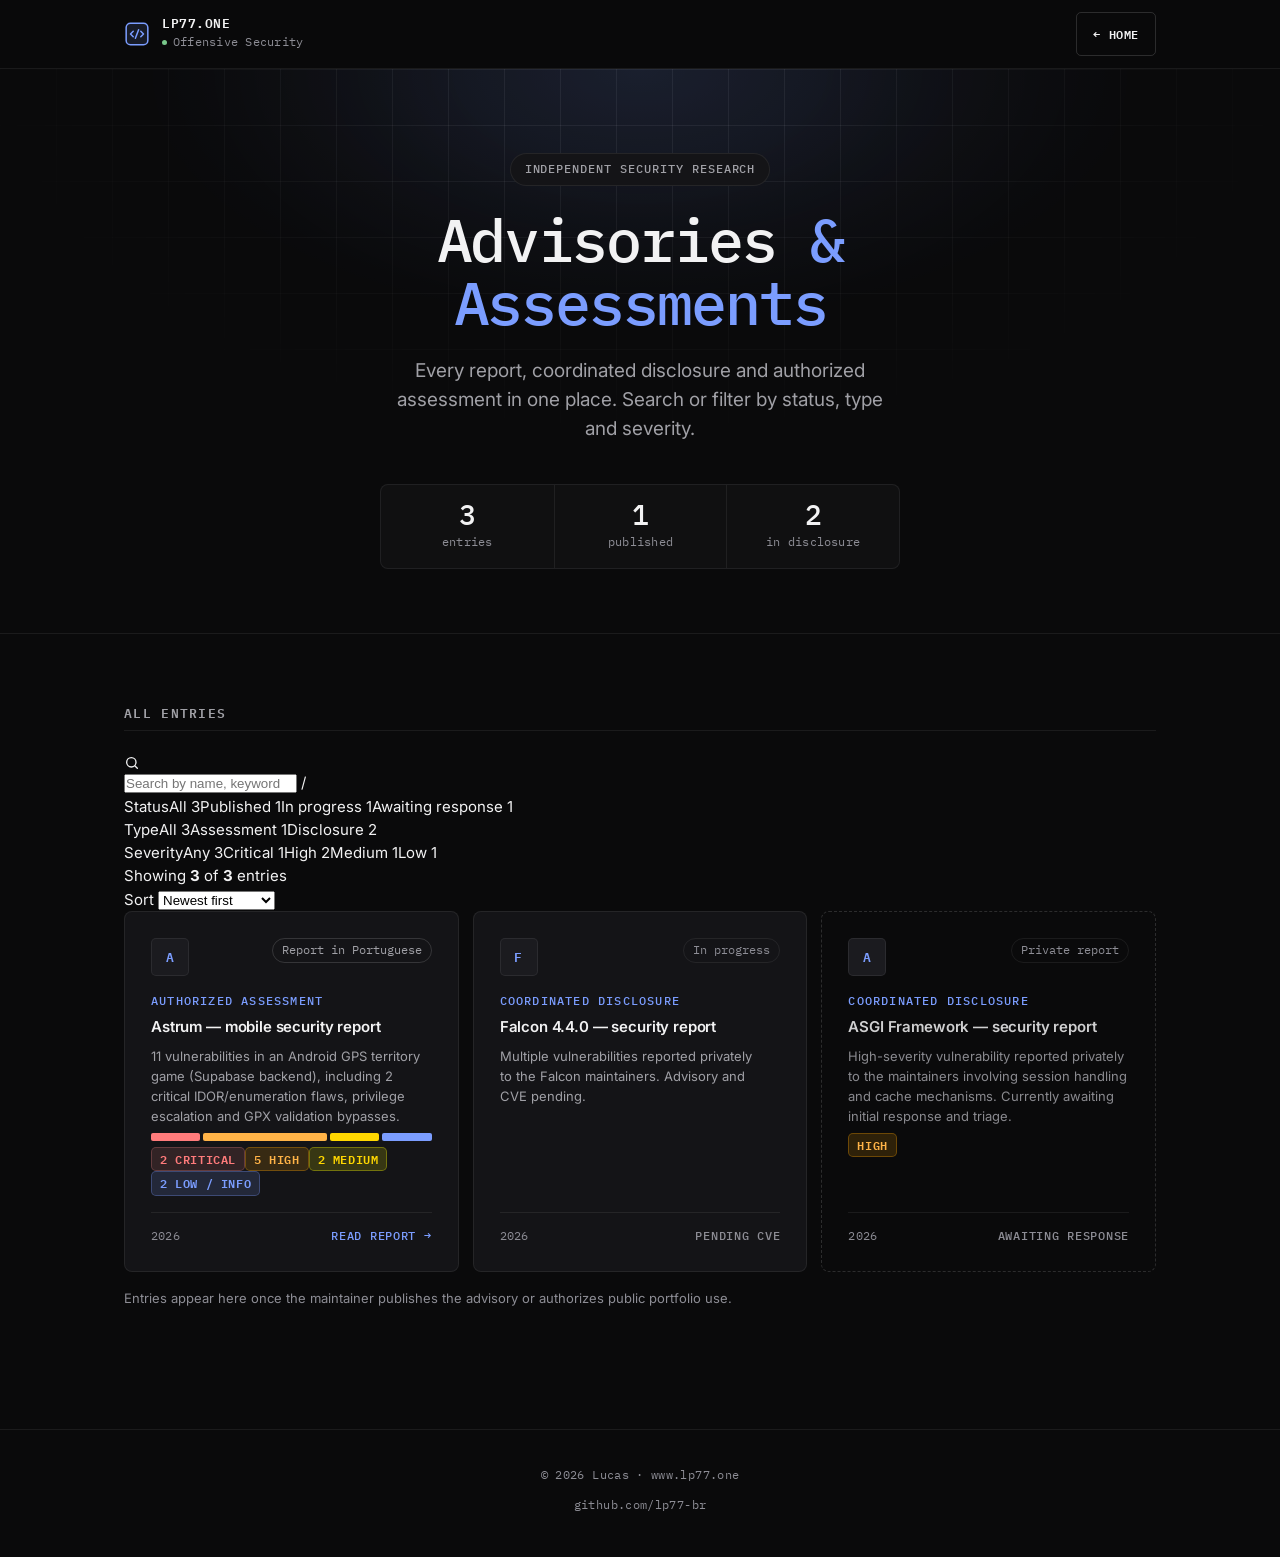
==== advisories.html @ b441e44f "Create advisories.html" ====
<!doctype html>
<html lang="en">
<head>
  <meta charset="UTF-8">
  <meta name="viewport" content="width=device-width, initial-scale=1.0">
  <meta name="theme-color" content="#0a0a0b">
  <meta name="author" content="Lucas (lp77.br)">
  <meta name="description" content="All security advisories, coordinated disclosures and authorized assessments by Lucas (lp77.br / lp77 / ip77) — searchable and filterable by status, type and severity.">
  <title>Advisories &amp; Assessments — Lucas (lp77.br)</title>
  <link rel="canonical" href="https://www.lp77.one/advisories.html">
  <meta property="og:type" content="website">
  <meta property="og:title" content="Advisories &amp; Assessments — Lucas (lp77.br)">
  <meta property="og:description" content="Vulnerability reports, coordinated disclosures and authorized assessments by Lucas (lp77.br).">
  <meta property="og:url" content="https://www.lp77.one/advisories.html">
  <meta property="og:site_name" content="lp77.one">
  <link rel="preconnect" href="https://fonts.googleapis.com">
  <link rel="preconnect" href="https://fonts.gstatic.com" crossorigin>
  <link href="https://fonts.googleapis.com/css2?family=IBM+Plex+Mono:wght@400;500;600&family=Inter:wght@400;500;600;700&display=swap" rel="stylesheet">
  <link rel="stylesheet" href="style.css">
</head>
<body id="top">

  <a href="#main" class="skip-link">Skip to content</a>

  <header class="site-header">
    <div class="header-inner">
      <a href="/" class="site-logo" aria-label="lp77.one — home">
        <span class="logo-mark" aria-hidden="true">
          <svg viewBox="0 0 24 24" width="26" height="26" fill="none" xmlns="http://www.w3.org/2000/svg">
            <rect x="2" y="2" width="20" height="20" rx="4" fill="rgba(123,157,255,0.12)" stroke="#7b9dff" stroke-width="1.4"/>
            <path d="M8.5 9.5 6 12l2.5 2.5M15.5 9.5 18 12l-2.5 2.5M13.5 8l-3 8" stroke="#7b9dff" stroke-width="1.4" stroke-linecap="round" stroke-linejoin="round"/>
          </svg>
        </span>
        <div class="brand-text">
          <span>lp77.one</span>
          <span class="online-status"><span class="dot" aria-hidden="true"></span><span>Offensive Security</span></span>
        </div>
      </a>
      <nav class="header-nav" aria-label="Main navigation">
        <a href="/" class="btn-ghost"><span aria-hidden="true">&larr;</span> Home</a>
      </nav>
    </div>
  </header>

  <section class="hero hero-compact" aria-labelledby="hero-title">
    <div class="hero-inner">
      <p class="hero-eyebrow">Independent security research</p>
      <h1 class="hero-title" id="hero-title">Advisories <span>&amp; Assessments</span></h1>
      <p class="hero-sub">Every report, coordinated disclosure and authorized assessment in one place. Search or filter by status, type and severity.</p>
      <ul class="stat-row" aria-label="At a glance">
        <li><strong data-stat="total">3</strong><span>entries</span></li>
        <li><strong data-stat="published">1</strong><span>published</span></li>
        <li><strong data-stat="open">2</strong><span>in disclosure</span></li>
      </ul>
    </div>
  </section>

  <main class="page-body" id="main">
    <section class="section" aria-labelledby="entries-title">
      <h2 class="section-title" id="entries-title">All entries</h2>

      <div class="toolbar" id="toolbar" hidden>
        <div class="search">
          <svg width="16" height="16" viewBox="0 0 24 24" fill="none" stroke="currentColor" stroke-width="2" stroke-linecap="round" aria-hidden="true"><circle cx="11" cy="11" r="7"/><path d="m20 20-3.5-3.5"/></svg>
          <input type="search" id="q" placeholder="Search by name, keyword or status" aria-label="Search advisories" autocomplete="off" spellcheck="false" enterkeyhint="search">
          <span class="kbd" id="kbd" aria-hidden="true">/</span>
          <button type="button" class="search-clear" id="clear" aria-label="Clear search" hidden>&times;</button>
        </div>
        <div class="filters"><div class="filter-group" role="group" aria-label="Status"><span class="filter-label">Status</span><button type="button" class="fchip" data-group="status" data-value="all" aria-pressed="true">All <span class="n"></span></button><button type="button" class="fchip" data-group="status" data-value="published" aria-pressed="false">Published <span class="n"></span></button><button type="button" class="fchip" data-group="status" data-value="in-progress" aria-pressed="false">In progress <span class="n"></span></button><button type="button" class="fchip" data-group="status" data-value="awaiting" aria-pressed="false">Awaiting response <span class="n"></span></button></div><div class="filter-group" role="group" aria-label="Type"><span class="filter-label">Type</span><button type="button" class="fchip" data-group="type" data-value="all" aria-pressed="true">All <span class="n"></span></button><button type="button" class="fchip" data-group="type" data-value="assessment" aria-pressed="false">Assessment <span class="n"></span></button><button type="button" class="fchip" data-group="type" data-value="disclosure" aria-pressed="false">Disclosure <span class="n"></span></button></div><div class="filter-group" role="group" aria-label="Severity"><span class="filter-label">Severity</span><button type="button" class="fchip" data-group="sev" data-value="all" aria-pressed="true">Any <span class="n"></span></button><button type="button" class="fchip" data-group="sev" data-value="critical" aria-pressed="false"><i class="s-crit"></i>Critical <span class="n"></span></button><button type="button" class="fchip" data-group="sev" data-value="high" aria-pressed="false"><i class="s-high"></i>High <span class="n"></span></button><button type="button" class="fchip" data-group="sev" data-value="medium" aria-pressed="false"><i class="s-med"></i>Medium <span class="n"></span></button><button type="button" class="fchip" data-group="sev" data-value="low" aria-pressed="false"><i class="s-low"></i>Low <span class="n"></span></button></div></div>
        <div class="toolbar-row">
          <p class="result-count" id="count" aria-live="polite"></p>
          <div class="toolbar-tools">
            <label class="sort">Sort
              <select id="sort">
                <option value="newest">Newest first</option>
                <option value="severity">Highest severity</option>
                <option value="az">Name A&ndash;Z</option>
              </select>
            </label>
            <button type="button" class="btn-action" id="reset" hidden>Reset</button>
          </div>
        </div>
      </div>

      <div class="grid" id="entries">

        <a href="astrum.html" class="card card-live entry" data-status="published" data-type="assessment" data-sev="critical high medium low" data-year="2026" data-keywords="astrum android gps supabase idor privilege escalation gpx mobile portuguese">
          <div class="card-header">
            <div class="card-logo"><span class="card-logo-initials">A</span></div>
            <span class="card-tag">Report in Portuguese</span>
          </div>
          <div class="card-body">
            <p class="card-subtitle">Authorized assessment</p>
            <h3 class="card-title">Astrum — mobile security report</h3>
            <p class="card-desc">11 vulnerabilities in an Android GPS territory game (Supabase backend), including 2 critical IDOR/enumeration flaws, privilege escalation and GPX validation bypasses.</p>
            <div class="sev-bar" role="img" aria-label="2 critical, 5 high, 2 medium, 2 low or informational"><span class="s-crit"></span><span class="s-high"></span><span class="s-med"></span><span class="s-low"></span></div>
            <div class="card-badges">
              <span class="badge badge-critical">2 Critical</span><span class="badge badge-high">5 High</span><span class="badge badge-medium">2 Medium</span><span class="badge badge-low">2 Low / info</span>
            </div>
          </div>
          <div class="card-footer">
            <span class="card-date">2026</span>
            <span class="card-status card-status-link">Read report <span aria-hidden="true">&rarr;</span></span>
          </div>
        </a>

        <article class="card card-static entry" data-status="in-progress" data-type="disclosure" data-sev="" data-year="2026" data-keywords="falcon framework python cve pending private">
          <div class="card-header">
            <div class="card-logo"><span class="card-logo-initials">F</span></div>
            <span class="card-tag card-tag-muted">In progress</span>
          </div>
          <div class="card-body">
            <p class="card-subtitle">Coordinated disclosure</p>
            <h3 class="card-title">Falcon 4.4.0 — security report</h3>
            <p class="card-desc">Multiple vulnerabilities reported privately to the Falcon maintainers. Advisory and CVE pending.</p>
          </div>
          <div class="card-footer">
            <span class="card-date">2026</span>
            <span class="card-status">Pending CVE</span>
          </div>
        </article>

        <article class="card card-static card-ghost entry" data-status="awaiting" data-type="disclosure" data-sev="high" data-year="2026" data-keywords="asgi framework session cache triage private">
          <div class="card-header">
            <div class="card-logo"><span class="card-logo-initials">A</span></div>
            <span class="card-tag card-tag-muted">Private report</span>
          </div>
          <div class="card-body">
            <p class="card-subtitle">Coordinated disclosure</p>
            <h3 class="card-title">ASGI Framework — security report</h3>
            <p class="card-desc">High-severity vulnerability reported privately to the maintainers involving session handling and cache mechanisms. Currently awaiting initial response and triage.</p>
            <div class="card-badges"><span class="badge badge-high">High</span></div>
          </div>
          <div class="card-footer">
            <span class="card-date">2026</span>
            <span class="card-status">Awaiting response</span>
          </div>
        </article>

      </div>

      <div class="empty" id="empty" hidden>
        <strong>No entries match your search</strong>
        Try a different keyword or clear the filters.
        <div><button type="button" class="btn-action" id="reset2">Reset filters</button></div>
      </div>

      <p class="fine">Entries appear here once the maintainer publishes the advisory or authorizes public portfolio use.</p>
    </section>
  </main>

  <footer class="site-footer">
    <div class="footer-inner">
      <p>&copy; <span id="year">2026</span> Lucas · www.lp77.one</p>
      <p><a href="https://github.com/lp77-br" target="_blank" rel="me noopener">github.com/lp77-br</a></p>
    </div>
  </footer>

  <a href="#top" class="to-top" id="to-top" aria-label="Back to top"><span aria-hidden="true">&uarr;</span></a>

  <script>
  (function () {
    var $ = function (id) { return document.getElementById(id); };
    var y = $('year'); if (y) y.textContent = new Date().getFullYear();
    var t = $('to-top');
    if (t) { var on = function () { t.classList.toggle('show', window.scrollY > 900); }; window.addEventListener('scroll', on, { passive: true }); on(); }

    var list = $('entries'), toolbar = $('toolbar'), input = $('q');
    var RANK = { critical: 4, high: 3, medium: 2, low: 1 };
    var items = [].slice.call(list.querySelectorAll('.entry')).map(function (el, i) {
      var sev = (el.dataset.sev || '').split(/\s+/).filter(Boolean);
      return {
        el: el, i: i, status: el.dataset.status, type: el.dataset.type, sev: sev,
        date: el.dataset.date || el.dataset.year || '',
        title: el.querySelector('.card-title').textContent.toLowerCase(),
        hay: (el.textContent + ' ' + (el.dataset.keywords || '')).toLowerCase().replace(/\s+/g, ' '),
        rank: Math.max.apply(null, sev.map(function (s) { return RANK[s] || 0; }).concat(0))
      };
    });
    var chips = [].slice.call(document.querySelectorAll('.fchip'));
    var DEF = { q: '', status: 'all', type: 'all', sev: 'all', sort: 'newest' };
    var state = Object.assign({}, DEF), applied = 'newest';
    var GROUPS = ['status', 'type', 'sev'];

    function has(it, g, v) { return v === 'all' || (g === 'sev' ? it.sev.indexOf(v) > -1 : it[g] === v); }
    function match(it, skip, tokens) {
      for (var k = 0; k < GROUPS.length; k++) { var g = GROUPS[k]; if (g !== skip && !has(it, g, state[g])) return false; }
      return tokens.every(function (tk) { return it.hay.indexOf(tk) > -1; });
    }
    var SORT = {
      newest: function (a, b) { return a.date < b.date ? 1 : a.date > b.date ? -1 : a.i - b.i; },
      severity: function (a, b) { return b.rank - a.rank || SORT.newest(a, b); },
      az: function (a, b) { return a.title < b.title ? -1 : a.title > b.title ? 1 : 0; }
    };

    function render() {
      var tokens = state.q.toLowerCase().split(/\s+/).filter(Boolean), shown = 0;
      items.forEach(function (it) { var ok = match(it, null, tokens); it.el.hidden = !ok; if (ok) shown++; });
      if (applied !== state.sort) { items.slice().sort(SORT[state.sort]).forEach(function (it) { list.appendChild(it.el); }); applied = state.sort; }
      chips.forEach(function (c) {
        var g = c.dataset.group, v = c.dataset.value;
        var n = items.filter(function (it) { return match(it, g, tokens) && has(it, g, v); }).length;
        c.querySelector('.n').textContent = n;
        c.classList.toggle('is-zero', n === 0);
        c.setAttribute('aria-pressed', String(state[g] === v));
      });
      $('count').innerHTML = 'Showing <b>' + shown + '</b> of <b>' + items.length + '</b> entries';
      $('empty').hidden = shown !== 0;
      var dirty = state.q !== '' || GROUPS.some(function (g) { return state[g] !== 'all'; });
      $('reset').hidden = !dirty;
      $('clear').hidden = !state.q; $('kbd').hidden = !!state.q;
      $('sort').value = state.sort;
      var p = new URLSearchParams();
      Object.keys(DEF).forEach(function (k) { if (state[k] !== DEF[k]) p.set(k, state[k]); });
      var qs = p.toString();
      try { history.replaceState(null, '', location.pathname + (qs ? '?' + qs : '') + location.hash); } catch (e) {}
    }
    function reset() { GROUPS.forEach(function (g) { state[g] = 'all'; }); state.q = ''; input.value = ''; render(); }

    chips.forEach(function (c) {
      c.addEventListener('click', function () {
        var g = c.dataset.group; state[g] = (state[g] === c.dataset.value) ? 'all' : c.dataset.value; render();
      });
    });
    input.addEventListener('input', function () { state.q = input.value.trim(); render(); });
    input.addEventListener('keydown', function (e) {
      if (e.key === 'Escape') { if (input.value) { input.value = ''; state.q = ''; render(); } else input.blur(); }
    });
    $('clear').addEventListener('click', function () { input.value = ''; state.q = ''; render(); input.focus(); });
    $('sort').addEventListener('change', function (e) { state.sort = e.target.value; render(); });
    $('reset').addEventListener('click', reset); $('reset2').addEventListener('click', reset);
    document.addEventListener('keydown', function (e) {
      var tag = (e.target.tagName || '').toLowerCase();
      if (e.key === '/' && !e.ctrlKey && !e.metaKey && !e.altKey && tag !== 'input' && tag !== 'select' && tag !== 'textarea') { e.preventDefault(); input.focus(); }
    });

    var p = new URLSearchParams(location.search);
    Object.keys(DEF).forEach(function (k) {
      var v = p.get(k); if (!v) return;
      if (k === 'q' || (k === 'sort' && SORT[v]) || chips.some(function (c) { return c.dataset.group === k && c.dataset.value === v; })) state[k] = v;
    });
    input.value = state.q;
    toolbar.hidden = false;
    render();
    var stats = { total: items.length, published: items.filter(function (i) { return i.status === 'published'; }).length };
    stats.open = stats.total - stats.published;
    Object.keys(stats).forEach(function (k) { var el = document.querySelector('[data-stat="' + k + '"]'); if (el) el.textContent = stats[k]; });
  })();
  </script>
</body>
</html>
---- style.css ----
:root {
  --bg:          #0a0a0b;
  --bg-raised:   #0f0f12;
  --surface:     #141417;
  --surface-2:   #1b1b1f;
  --surface-3:   #232327;
  --border:      rgba(255,255,255,0.07);
  --border-hi:   rgba(255,255,255,0.14);
  --text:        #f2f2f3;
  --text-2:      #a0a0a6;
  --text-3:      #8d8d95;
  --accent:      #7b9dff;
  --accent-2:    #9bb5ff;
  --accent-dim:  rgba(123,157,255,0.12);
  --accent-soft: rgba(123,157,255,0.07);
  --success:     #79c88b;
  --r-xs: 3px;
  --r-sm: 5px;
  --r:    8px;
  --r-lg: 12px;
  --font:      'Inter', -apple-system, BlinkMacSystemFont, 'Segoe UI', sans-serif;
  --font-mono: 'IBM Plex Mono', ui-monospace, SFMono-Regular, Menlo, Consolas, monospace;
  --max-w:  1080px;
  --gutter: 24px;
  --t-fast: 120ms ease;
  --t:      200ms ease;
  --t-slow: 320ms cubic-bezier(0.2, 0.8, 0.2, 1);
  --shadow:    0 4px 16px rgba(0,0,0,0.5);
  --shadow-lg: 0 16px 48px rgba(0,0,0,0.7);
}

*, *::before, *::after { box-sizing: border-box; margin: 0; padding: 0; }
[hidden] { display: none !important; }
html { -webkit-text-size-adjust: 100%; scroll-behavior: smooth; scroll-padding-top: 80px; }
body {
  background: var(--bg);
  color: var(--text);
  font-family: var(--font);
  font-size: 15px;
  line-height: 1.55;
  min-height: 100vh;
  -webkit-font-smoothing: antialiased;
  -moz-osx-font-smoothing: grayscale;
}
a { color: var(--accent); text-decoration: none; transition: color var(--t-fast); }
a:hover { color: var(--accent-2); }
button { background: none; border: none; cursor: pointer; font: inherit; color: inherit; }
img, svg { max-width: 100%; display: block; }
pre, code { font-family: var(--font-mono); }
h1, h2, h3, h4 {
  font-family: var(--font-mono);
  font-weight: 500;
  letter-spacing: -0.02em;
  line-height: 1.15;
  color: var(--text);
  text-wrap: balance;
}
p { text-wrap: pretty; }
strong { color: var(--text); font-weight: 600; }
::selection { background: var(--accent-dim); color: var(--text); }

:focus-visible {
  outline: 2px solid var(--accent);
  outline-offset: 3px;
  border-radius: var(--r-sm);
}

.skip-link {
  position: fixed; top: -60px; left: 16px; z-index: 999;
  background: var(--surface-2); color: var(--text);
  padding: 10px 16px; border-radius: var(--r-sm);
  border: 1px solid var(--border-hi);
  font-family: var(--font-mono); font-size: 12px;
  transition: top var(--t-fast);
}
.skip-link:focus { top: 16px; }

.sr-only {
  position: absolute; width: 1px; height: 1px;
  padding: 0; margin: -1px; overflow: hidden;
  clip: rect(0,0,0,0); white-space: nowrap; border: 0;
}

::-webkit-scrollbar { width: 8px; height: 8px; }
::-webkit-scrollbar-track { background: var(--bg); }
::-webkit-scrollbar-thumb {
  background: var(--surface-2); border-radius: 999px; border: 2px solid var(--bg);
}
::-webkit-scrollbar-thumb:hover { background: var(--text-3); }

@keyframes pulse-green {
  0%   { box-shadow: 0 0 0 0 rgba(121,200,139,0.45); }
  70%  { box-shadow: 0 0 0 6px rgba(121,200,139,0); }
  100% { box-shadow: 0 0 0 0 rgba(121,200,139,0); }
}

.btn-primary {
  display: inline-flex; align-items: center; gap: 8px;
  min-height: 44px; padding: 0 18px;
  background: var(--accent); color: var(--bg);
  border-radius: var(--r-sm); border: 1px solid transparent;
  font-family: var(--font-mono); font-size: 12px; font-weight: 600;
  letter-spacing: 0.05em; text-transform: uppercase; white-space: nowrap;
  transition: background-color var(--t-fast), transform var(--t-fast);
}
.btn-primary:hover { background: var(--accent-2); color: var(--bg); transform: translateY(-1px); }
.btn-primary:active { transform: none; }
.btn-primary svg { flex-shrink: 0; }

.btn-action {
  display: inline-flex; align-items: center; gap: 6px;
  height: 32px; padding: 0 12px;
  background: var(--surface-2); color: var(--text-2);
  border: 1px solid var(--border); border-radius: var(--r-sm);
  font-family: var(--font-mono); font-size: 12px; font-weight: 500;
  letter-spacing: 0.03em; transition: all var(--t-fast);
}
.btn-action:hover { background: var(--surface-3); color: var(--text); border-color: var(--border-hi); }

.site-header {
  position: sticky; top: 0; z-index: 50;
  background: rgba(10,10,11,0.85);
  border-bottom: 1px solid var(--border);
  -webkit-backdrop-filter: blur(12px); backdrop-filter: blur(12px);
}
.header-inner {
  max-width: var(--max-w); margin: 0 auto;
  padding: 0 var(--gutter); height: 68px;
  display: flex; align-items: center; justify-content: space-between; gap: 16px;
}
.site-logo { display: flex; align-items: center; gap: 12px; flex-shrink: 0; color: var(--text); }
.site-logo:hover { color: var(--text); }
.logo-mark { display: flex; align-items: center; justify-content: center; }
.brand-text { display: flex; flex-direction: column; gap: 3px; }
.brand-text > span:first-child {
  font-family: var(--font-mono); font-size: 13px; font-weight: 600;
  letter-spacing: 0.04em; text-transform: uppercase; line-height: 1;
}
.online-status {
  display: flex; align-items: center; gap: 6px;
  font-family: var(--font-mono); font-size: 12px; color: var(--text-3);
  letter-spacing: 0.02em;
}
.online-status .dot {
  width: 5px; height: 5px; background: var(--success);
  border-radius: 50%; animation: pulse-green 2.2s infinite;
}
.header-nav { display: flex; align-items: center; gap: 10px; }

.page-body {
  max-width: var(--max-w);
  margin: 0 auto;
  padding: 0 var(--gutter) 80px;
}
.section { margin-top: 48px; }
.section-title {
  font-family: var(--font-mono);
  font-size: 12px;
  font-weight: 600;
  letter-spacing: 0.1em;
  text-transform: uppercase;
  color: var(--text-3);
  margin-bottom: 16px;
  padding-bottom: 10px;
  border-bottom: 1px solid var(--border);
}
.prose {
  font-size: 14.5px;
  color: var(--text-2);
  line-height: 1.7;
  max-width: 640px;
  margin-bottom: 16px;
}

.chip-bar {
  display: flex; flex-wrap: wrap; gap: 6px;
  margin-top: 8px;
}
.chip {
  display: inline-flex; align-items: center;
  height: 28px; padding: 0 12px;
  border-radius: var(--r-sm);
  background: var(--surface); border: 1px solid var(--border);
  color: var(--text-2);
  font-family: var(--font-mono); font-size: 12px; font-weight: 500;
  letter-spacing: 0.04em;
  transition: background-color var(--t-fast), color var(--t-fast), border-color var(--t-fast);
}
.chip:hover {
  color: var(--text);
  border-color: var(--border-hi);
}

.grid {
  display: grid;
  grid-template-columns: repeat(auto-fill, minmax(290px, 1fr));
  gap: 14px;
}
.card {
  position: relative;
  display: flex; flex-direction: column;
  background: var(--surface); border: 1px solid var(--border);
  border-radius: var(--r); padding: 20px;
  transition: border-color var(--t-fast), background-color var(--t-fast);
}
a.card { color: inherit; text-decoration: none; }
a.card:hover { color: inherit; border-color: var(--border-hi); background: var(--surface-2); }
.card-static { cursor: default; }
.card-static:hover { border-color: var(--border); background: var(--surface); }
.card-ghost { border-style: dashed; border-color: var(--border-hi); background: transparent; }
.card-ghost:hover { background: transparent; border-color: var(--border-hi); }
.card-ghost .card-title, .card-ghost .card-desc { opacity: .85; }

.card-header {
  display: flex; align-items: flex-start; justify-content: space-between;
  margin-bottom: 16px;
}
.card-logo {
  width: 38px; height: 38px;
  border-radius: var(--r-sm);
  background: var(--surface-2); border: 1px solid var(--border);
  display: flex; align-items: center; justify-content: center;
  transition: border-color var(--t-fast), background-color var(--t-fast);
}
.card:hover .card-logo { border-color: var(--border-hi); background: var(--surface-3); }
.card-logo-initials {
  font-family: var(--font-mono); font-size: 13px; font-weight: 600;
  color: var(--accent); text-transform: uppercase; letter-spacing: 0.04em;
}
.card-dot {
  width: 6px; height: 6px; border-radius: 50%;
  background: var(--accent); opacity: .45; flex-shrink: 0;
  margin-top: 4px; transition: opacity var(--t-fast);
}
.card:hover .card-dot { opacity: 1; }

.card-body {
  flex: 1; display: flex; flex-direction: column; gap: 6px;
  margin-bottom: 16px;
}
.card-subtitle {
  font-family: var(--font-mono); font-size: 12px; font-weight: 500;
  color: var(--accent); letter-spacing: 0.1em; text-transform: uppercase;
}
.card-title {
  font-family: var(--font); font-size: 15px; font-weight: 600;
  letter-spacing: -0.01em; color: var(--text); line-height: 1.3;
}
.card-desc {
  font-size: 13px; color: var(--text-2); line-height: 1.55; margin-top: 4px;
}
.card-footer {
  display: flex; align-items: center; justify-content: space-between;
  padding-top: 14px; border-top: 1px solid var(--border);
}
.card-date {
  font-family: var(--font-mono); font-size: 12px; color: var(--text-3);
  letter-spacing: 0.02em;
}
.card-status {
  font-family: var(--font-mono); font-size: 12px; font-weight: 500;
  color: var(--text-3); text-transform: uppercase; letter-spacing: 0.06em;
  transition: color var(--t-fast);
}

.site-footer {
  border-top: 1px solid var(--border);
  padding: 36px var(--gutter);
  margin-top: 40px;
}
.footer-inner { max-width: var(--max-w); margin: 0 auto; text-align: center; }
.site-footer p {
  font-family: var(--font-mono); font-size: 12px; color: var(--text-3);
  letter-spacing: 0.03em;
}
.site-footer a { color: var(--text-3); }
.site-footer a:hover { color: var(--text); }

.report-container {
  max-width: 800px;
  margin: 0 auto;
  padding: 40px var(--gutter) 80px;
  font-size: 15px;
  line-height: 1.7;
  color: var(--text-2);
  word-wrap: break-word;
}

.report-container h1 {
  font-size: 32px;
  margin-bottom: 12px;
  color: var(--text);
  line-height: 1.2;
}

.report-container h2 {
  font-size: 20px;
  margin: 48px 0 20px;
  padding-bottom: 10px;
  border-bottom: 1px solid var(--border);
  color: var(--text);
}

.report-container h3 {
  font-size: 16px;
  margin: 32px 0 12px;
  color: var(--text);
  line-height: 1.3;
}

.report-container p {
  margin-bottom: 16px;
}

.report-container ul, .report-container ol {
  margin: 0 0 20px 24px;
}

.report-container li {
  margin-bottom: 8px;
}

.report-container code {
  background: var(--surface);
  border: 1px solid var(--border);
  padding: 2px 6px;
  border-radius: var(--r-xs);
  font-size: 13px;
  color: var(--accent-2);
  word-break: break-word;
}

.report-container pre {
  background: var(--surface);
  border: 1px solid var(--border);
  padding: 16px;
  border-radius: var(--r);
  overflow-x: auto;
  margin-bottom: 20px;
  max-width: 100%;
}

.report-container pre code {
  background: none;
  border: none;
  padding: 0;
  color: var(--text);
  font-size: 13px;
  white-space: pre;
}

.report-container table {
  display: block;
  width: 100%;
  overflow-x: auto;
  -webkit-overflow-scrolling: touch;
  border-collapse: collapse;
  margin-bottom: 24px;
  font-size: 14px;
}

.report-container th, .report-container td {
  padding: 10px 14px;
  border: 1px solid var(--border);
  text-align: left;
  min-width: 120px;
}

.report-container th {
  background: var(--surface);
  font-family: var(--font-mono);
  font-size: 12px;
  text-transform: uppercase;
  letter-spacing: 0.05em;
  color: var(--text-3);
  white-space: nowrap;
}

.report-container blockquote {
  border-left: 3px solid var(--accent);
  background: var(--surface-2);
  padding: 12px 16px;
  margin: 0 0 20px;
  border-radius: 0 var(--r-sm) var(--r-sm) 0;
  color: var(--text);
}

.badge {
  display: inline-flex;
  align-items: center;
  padding: 2px 8px;
  border-radius: var(--r-sm);
  font-family: var(--font-mono);
  font-size: 12px;
  font-weight: 600;
  text-transform: uppercase;
  letter-spacing: 0.05em;
  white-space: nowrap;
}
.badge-critical { background: rgba(217,119,119,0.15); color: #ff7b7b; border: 1px solid rgba(217,119,119,0.3); }
.badge-high { background: rgba(255,165,0,0.15); color: #ffb347; border: 1px solid rgba(255,165,0,0.3); }
.badge-medium { background: rgba(255,255,0,0.15); color: #ffd700; border: 1px solid rgba(255,255,0,0.3); }
.badge-low { background: rgba(123,157,255,0.15); color: #7b9dff; border: 1px solid rgba(123,157,255,0.3); }

.hero {
  position: relative; overflow: hidden; text-align: center;
  padding: 88px var(--gutter) 72px;
  border-bottom: 1px solid var(--border);
}
.hero::before {
  content: ''; position: absolute; inset: 0; z-index: 0; pointer-events: none;
  background:
    radial-gradient(ellipse 60% 70% at 50% 0%, rgba(123,157,255,0.16) 0%, transparent 70%),
    linear-gradient(var(--border) 1px, transparent 1px) 0 0 / 56px 56px,
    linear-gradient(90deg, var(--border) 1px, transparent 1px) 0 0 / 56px 56px;
  -webkit-mask-image: radial-gradient(ellipse 70% 90% at 50% 0%, #000 20%, transparent 75%);
          mask-image: radial-gradient(ellipse 70% 90% at 50% 0%, #000 20%, transparent 75%);
  opacity: .9;
}
.hero-inner {
  position: relative; z-index: 1; max-width: 720px; margin: 0 auto;
  display: flex; flex-direction: column; align-items: center; gap: 22px;
}
.hero-eyebrow {
  display: inline-flex; align-items: center; gap: 8px;
  padding: 6px 14px; background: var(--surface); border: 1px solid var(--border);
  border-radius: 999px;
  font-family: var(--font-mono); font-size: 12px; font-weight: 500;
  letter-spacing: 0.08em; text-transform: uppercase; color: var(--text-2);
}
.hero-title {
  font-size: clamp(34px, 6vw, 60px);
  font-weight: 500; letter-spacing: -0.035em; line-height: 1.05;
}
.hero-title span { color: var(--accent); }
.hero-sub { font-size: clamp(16px, 2vw, 19px); color: var(--text-2); max-width: 520px; line-height: 1.55; }
.hero-cta { display: flex; flex-wrap: wrap; justify-content: center; gap: 12px; margin-top: 4px; }

.btn-lg { min-height: 48px; padding: 0 22px; font-size: 13px; }
.btn-ghost {
  display: inline-flex; align-items: center; justify-content: center; gap: 8px;
  min-height: 44px; padding: 0 16px;
  background: transparent; color: var(--text);
  border: 1px solid var(--border-hi); border-radius: var(--r-sm);
  font-family: var(--font-mono); font-size: 12px; font-weight: 600;
  letter-spacing: 0.05em; text-transform: uppercase; white-space: nowrap;
  transition: background-color var(--t-fast), border-color var(--t-fast), color var(--t-fast);
}
.btn-ghost:hover { background: var(--surface-2); color: var(--text); border-color: rgba(255,255,255,0.28); }
.btn-ghost.btn-lg { min-height: 48px; padding: 0 22px; font-size: 13px; }
.btn-primary.btn-lg .btn-arrow, .btn-primary span[aria-hidden] { transition: transform var(--t-fast); }
.btn-primary:hover span[aria-hidden] { transform: translateX(3px); }

.nav-link {
  display: inline-flex; align-items: center; min-height: 44px; padding: 0 12px;
  font-family: var(--font-mono); font-size: 12px; font-weight: 500;
  letter-spacing: 0.05em; text-transform: uppercase; color: var(--text-2);
}
.nav-link:hover { color: var(--text); }

.stat-row {
  list-style: none; display: grid; grid-template-columns: repeat(3, 1fr);
  width: 100%; max-width: 520px; margin-top: 18px;
  border: 1px solid var(--border); border-radius: var(--r);
  background: rgba(20,20,23,0.6);
}
.stat-row li { padding: 16px 8px; display: flex; flex-direction: column; align-items: center; gap: 4px; }
.stat-row li + li { border-left: 1px solid var(--border); }
.stat-row strong { font-family: var(--font-mono); font-size: 28px; font-weight: 500; color: var(--text); line-height: 1; }
.stat-row span { font-size: 12px; color: var(--text-3); font-family: var(--font-mono); letter-spacing: 0.02em; text-align: center; }

.grid-feature { grid-template-columns: 1fr; }
.section-title { font-size: 13px; color: var(--text-2); }
.card-tag {
  font-family: var(--font-mono); font-size: 12px; color: var(--text-2);
  padding: 3px 9px; border: 1px solid var(--border-hi); border-radius: 999px; line-height: 1.4;
}
.card-tag-muted { color: var(--text-3); border-color: var(--border); }
.card-featured {
  border-color: rgba(123,157,255,0.28);
  background: linear-gradient(180deg, rgba(123,157,255,0.06), var(--surface) 60%);
}
a.card-featured:hover { border-color: rgba(123,157,255,0.6); background: linear-gradient(180deg, rgba(123,157,255,0.1), var(--surface-2) 70%); }
.card-featured .card-title { font-size: 19px; }
.card-featured .card-desc { font-size: 14px; }
.card-main { flex: 1; display: flex; flex-direction: column; }
.card-side { margin-top: 4px; display: flex; flex-direction: column; gap: 12px; }
.side-label { font-family: var(--font-mono); font-size: 12px; letter-spacing: 0.06em; text-transform: uppercase; color: var(--text-3); }
.sev-bar { display: flex; gap: 3px; height: 8px; }
.sev-bar span { border-radius: 2px; }
.s-crit { flex: 2; background: #ff7b7b; }
.s-high { flex: 5; background: #ffb347; }
.s-med  { flex: 2; background: #ffd700; }
.s-low  { flex: 2; background: var(--accent); }
.sev-legend { list-style: none; display: grid; grid-template-columns: 1fr 1fr; gap: 6px 14px; font-size: 13px; color: var(--text-2); }
.sev-legend li { display: flex; align-items: center; gap: 8px; }
.sev-legend i { width: 8px; height: 8px; border-radius: 2px; flex: none; }
.sev-legend b { color: var(--text); font-family: var(--font-mono); font-weight: 600; }
.card-status-link { color: var(--accent); }
a.card-featured:hover .card-status-link { color: var(--accent-2); }
.card-footer { margin-top: auto; }
.fine { margin-top: 16px; font-size: 13px; color: var(--text-3); max-width: 640px; }

.aka .prose { margin-bottom: 12px; }
.aliases summary {
  display: inline-flex; align-items: center; min-height: 44px; cursor: pointer;
  font-family: var(--font-mono); font-size: 12px; color: var(--accent); letter-spacing: 0.03em;
}
.aliases summary:hover { color: var(--accent-2); }
.aliases[open] summary { margin-bottom: 4px; }
.site-footer .footer-inner { display: flex; flex-direction: column; gap: 6px; }
.site-footer a { display: inline-block; padding: 6px 0; }

@media (min-width: 860px) {
  .grid-feature { grid-template-columns: 1fr 1fr; gap: 20px; }
  .grid-feature .card-featured { grid-column: 1 / -1; }
  .card { padding: 26px; }
  .card-featured { flex-direction: row; gap: 32px; }
  .card-featured .card-side { width: 240px; flex: none; justify-content: flex-end; margin-top: 0; padding-left: 28px; border-left: 1px solid var(--border); }
  .card-featured .card-title { font-size: 22px; }
  .card-featured .sev-legend { grid-template-columns: 1fr; gap: 10px; margin-bottom: 8px; }
  .card-featured .sev-bar { height: 10px; }
  .section { margin-top: 72px; }
  .section-title { margin-bottom: 24px; }
}
@media (min-width: 1100px) {
  .hero { padding: 84px var(--gutter) 64px; }
}

.report-meta-line { font-size: 16px; color: var(--text-3); margin-bottom: 40px; }
.report-container .back-link { display: inline-flex; align-items: center; gap: 6px; }

.toc { margin: 32px 0 8px; padding: 20px; background: var(--surface); border: 1px solid var(--border); border-radius: var(--r-lg); }
.toc-title { font-family: var(--font-mono); font-size: 13px; letter-spacing: 0.1em; text-transform: uppercase; color: var(--text-2); margin-bottom: 14px; }
.sev-summary { display: flex; flex-wrap: wrap; gap: 8px; margin-bottom: 14px; }
.sev-summary .badge { font-size: 12px; padding: 4px 10px; }
.report-container .toc-list { list-style: none; margin: 0; padding: 0; }
.report-container .toc-list li { margin: 0; border-top: 1px solid var(--border); }
.toc-list a {
  display: grid; grid-template-columns: 40px 1fr auto; align-items: center; gap: 12px;
  min-height: 48px; padding: 8px 6px; border-radius: var(--r-sm);
  color: var(--text); font-size: 14.5px; line-height: 1.35;
}
.toc-list a:hover { background: var(--surface-2); color: var(--text); }
.toc-n { font-family: var(--font-mono); font-size: 13px; color: var(--text-3); }
.toc-list .badge { justify-self: end; }

.report-container h3[id] { scroll-margin-top: 84px; }
.finding-meta {
  display: flex; flex-wrap: wrap; gap: 8px 20px; align-items: center;
  margin: 0 0 16px; padding: 10px 14px;
  background: var(--surface); border: 1px solid var(--border); border-radius: var(--r);
  font-size: 14px;
}
.finding-meta .k { font-family: var(--font-mono); font-size: 12px; letter-spacing: 0.06em; text-transform: uppercase; color: var(--text-3); margin-right: 8px; }
.finding-meta .vec { font-family: var(--font-mono); font-size: 12px; color: var(--text-3); word-break: break-all; }
.finding-status {
  padding: 12px 16px; margin-top: 4px;
  border-left: 3px solid var(--accent); background: var(--accent-soft);
  border-radius: 0 var(--r-sm) var(--r-sm) 0; font-size: 14px;
}
.to-top {
  position: fixed; right: 16px; bottom: 16px; z-index: 40;
  width: 48px; height: 48px; display: flex; align-items: center; justify-content: center;
  background: var(--surface-2); color: var(--text); border: 1px solid var(--border-hi);
  border-radius: 50%; box-shadow: var(--shadow); font-size: 18px;
  opacity: 0; pointer-events: none; transform: translateY(8px);
  transition: opacity var(--t), transform var(--t);
}
.to-top.show { opacity: 1; pointer-events: auto; transform: none; }
.to-top:hover { background: var(--surface-3); }

.report-container table { display: table; table-layout: auto; }
.table-wrap { overflow-x: auto; -webkit-overflow-scrolling: touch; margin-bottom: 24px; border-radius: var(--r); }
.table-wrap table { margin-bottom: 0; }
.report-container td:first-child { color: var(--text); white-space: nowrap; }

@media (min-width: 860px) {
  .report-container { padding-top: 64px; font-size: 16px; }
  .report-container h1 { font-size: 40px; }
  .report-container h2 { font-size: 24px; margin-top: 64px; }
  .report-container h3 { font-size: 18px; }
  .toc { padding: 28px 32px; }
  .to-top { right: 32px; bottom: 32px; }
}

@media (max-width: 600px) {
  :root { --gutter: 16px; }
  .header-inner { height: 58px; }
  .brand-text > span:first-child { font-size: 12px; }
  .hero { padding: 48px var(--gutter) 32px; }
  .hero-title { font-size: 26px; }
  .hero-sub { font-size: 14px; }
  .grid { grid-template-columns: 1fr; }
  .card { padding: 16px; }
  .report-container { padding-top: 24px; padding-bottom: 48px; font-size: 14px; }
  .report-container h1 { font-size: 22px; }
  .report-container h2 { font-size: 18px; margin-top: 32px; }
  .report-container h3 { font-size: 15px; margin-top: 24px; }
  .report-container pre { padding: 12px; }
  .report-container pre code { font-size: 12px; }
  .report-container th, .report-container td { padding: 8px 10px; font-size: 13px; min-width: 90px; }
  .hero { padding: 40px var(--gutter) 32px; }
  .hero-inner { gap: 16px; }
  .hero-title { font-size: 34px; }
  .hero-sub { font-size: 15.5px; }
  .hero-cta { flex-direction: column; width: 100%; gap: 10px; }
  .hero-cta > a { width: 100%; }
  .hero-cta .btn-ghost { display: none; }
  .btn-primary, .btn-ghost { justify-content: center; }
  .stat-row { margin-top: 8px; }
  .stat-row strong { font-size: 24px; }
  .nav-link { display: none; }
  .header-inner { height: 60px; }
  .section { margin-top: 36px; }
  .card-featured .card-title { font-size: 18px; }
  .report-container pre code { white-space: pre-wrap; overflow-wrap: anywhere; }
  .report-container th, .report-container td { min-width: 0; }
  .report-container td:first-child { white-space: normal; }
  .toc { padding: 16px; }
  .toc-list a { grid-template-columns: 32px 1fr; row-gap: 6px; padding: 10px 4px; }
  .toc-list .badge { grid-column: 2; justify-self: start; }
  .finding-meta { flex-direction: column; align-items: flex-start; gap: 6px; }
  .report-meta-line { font-size: 15px; margin-bottom: 28px; }
  .section-title { font-size: 12px; }
}

@media (prefers-reduced-motion: reduce) {
  *, *::before, *::after {
    animation-duration: .01ms !important;
    animation-iteration-count: 1 !important;
    transition-duration: .01ms !important;
  }
  html { scroll-behavior: auto; }
}

@media print {
  .site-header, .hero::before, .chip-bar, .btn-primary, .btn-ghost, .to-top, .hero-cta { display: none !important; }
  body { background: #fff; color: #000; }
  .card, .report-container pre, .report-container table { border: 1px solid #ccc; page-break-inside: avoid; }
  .card-subtitle, .card-date, .card-status { color: #555; }
  .report-container code, .report-container pre code { color: #000; background: #f5f5f5; }
  a { color: #000; }
}
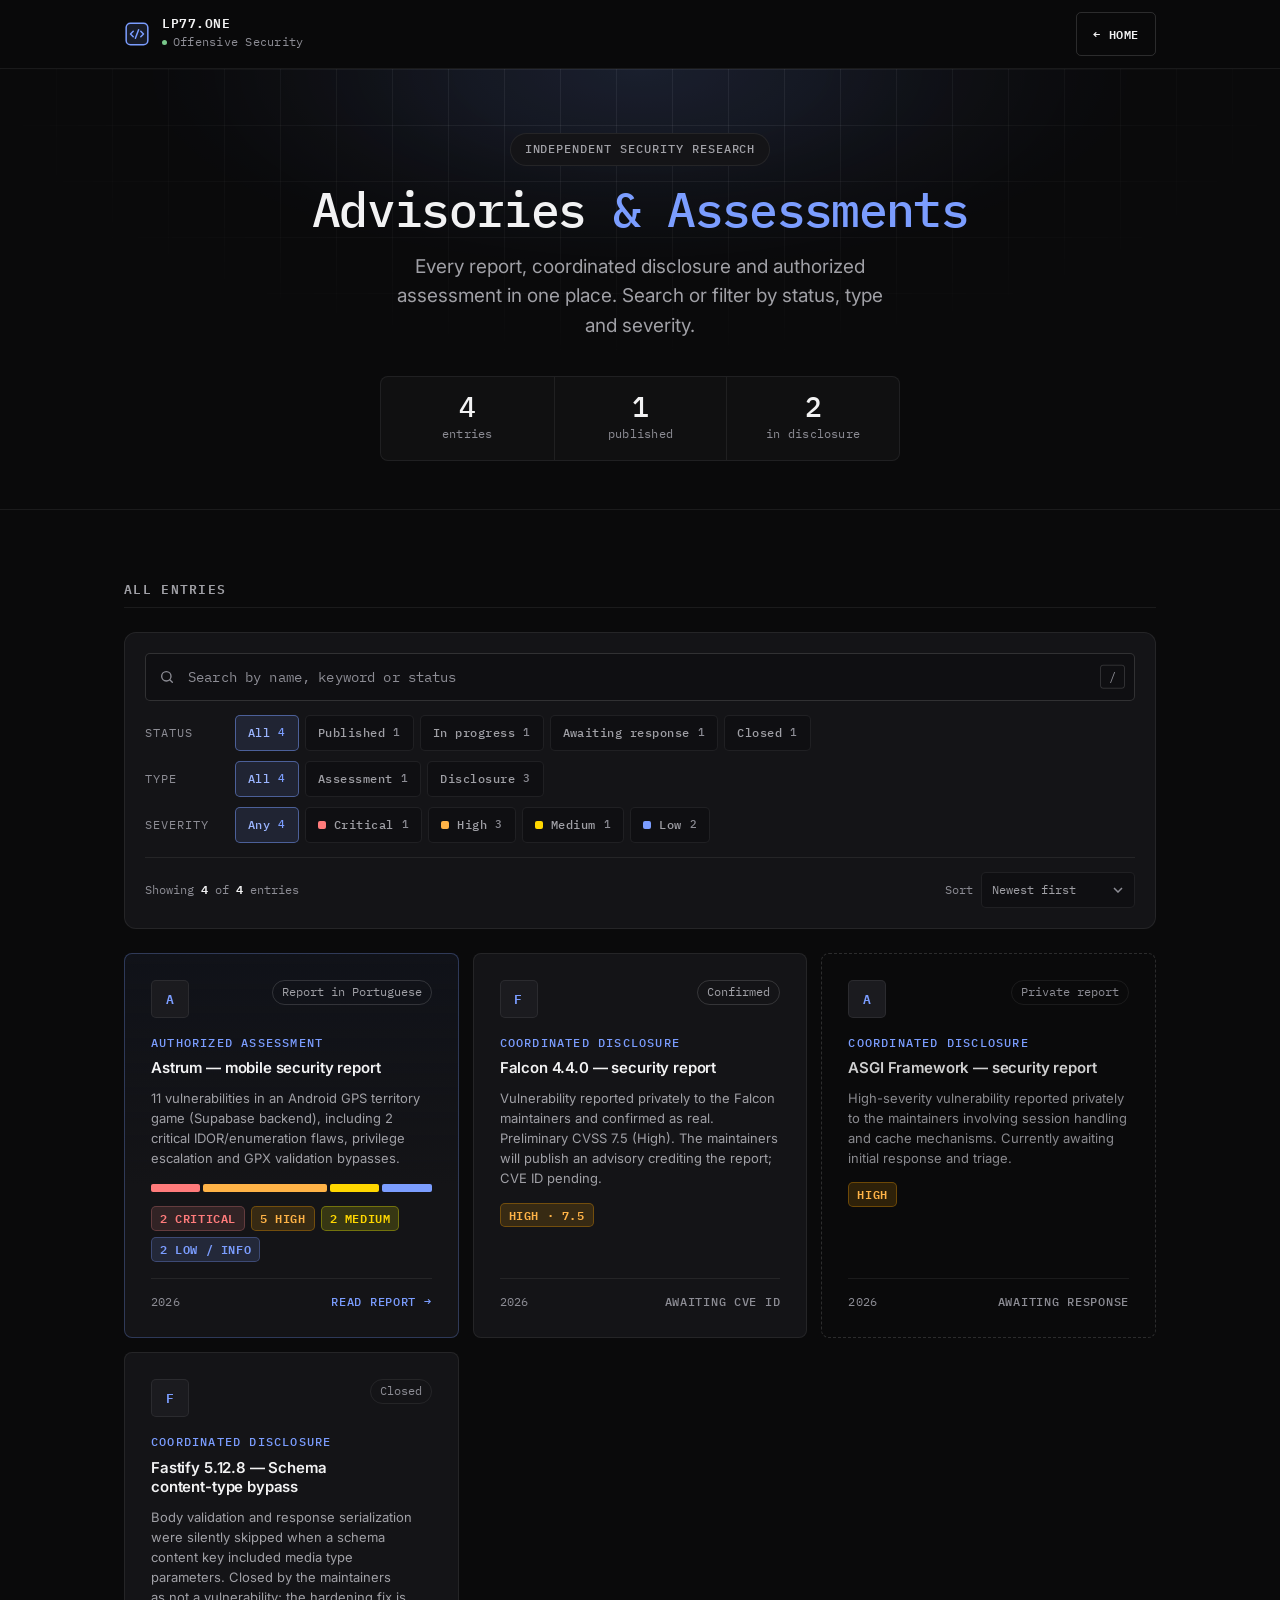
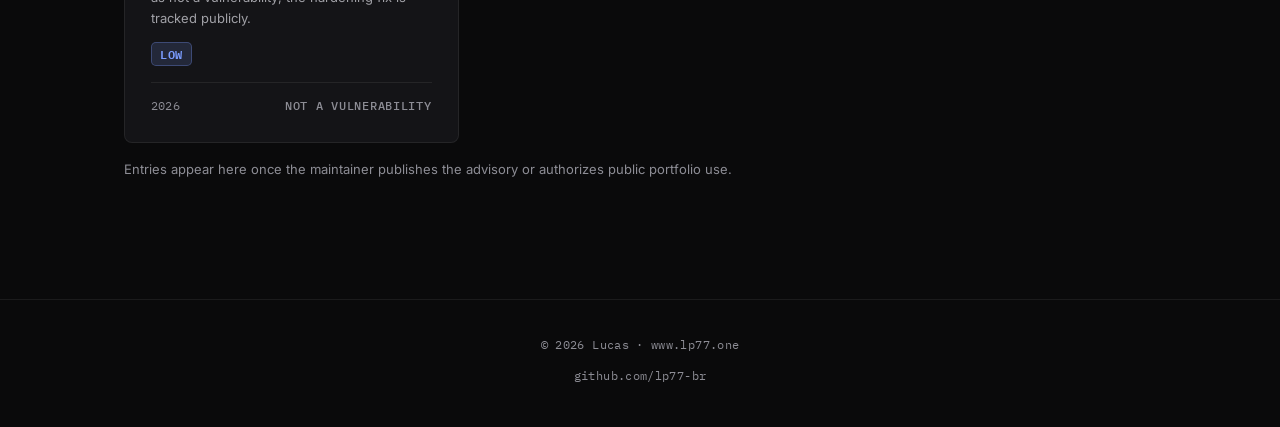
==== commit f8b3831e: "Update advisories.html" ====
--- a/advisories.html
+++ b/advisories.html
@@ -48,7 +48,7 @@
       <h1 class="hero-title" id="hero-title">Advisories <span>&amp; Assessments</span></h1>
       <p class="hero-sub">Every report, coordinated disclosure and authorized assessment in one place. Search or filter by status, type and severity.</p>
       <ul class="stat-row" aria-label="At a glance">
-        <li><strong data-stat="total">3</strong><span>entries</span></li>
+        <li><strong data-stat="total">4</strong><span>entries</span></li>
         <li><strong data-stat="published">1</strong><span>published</span></li>
         <li><strong data-stat="open">2</strong><span>in disclosure</span></li>
       </ul>
@@ -66,7 +66,7 @@
           <span class="kbd" id="kbd" aria-hidden="true">/</span>
           <button type="button" class="search-clear" id="clear" aria-label="Clear search" hidden>&times;</button>
         </div>
-        <div class="filters"><div class="filter-group" role="group" aria-label="Status"><span class="filter-label">Status</span><button type="button" class="fchip" data-group="status" data-value="all" aria-pressed="true">All <span class="n"></span></button><button type="button" class="fchip" data-group="status" data-value="published" aria-pressed="false">Published <span class="n"></span></button><button type="button" class="fchip" data-group="status" data-value="in-progress" aria-pressed="false">In progress <span class="n"></span></button><button type="button" class="fchip" data-group="status" data-value="awaiting" aria-pressed="false">Awaiting response <span class="n"></span></button></div><div class="filter-group" role="group" aria-label="Type"><span class="filter-label">Type</span><button type="button" class="fchip" data-group="type" data-value="all" aria-pressed="true">All <span class="n"></span></button><button type="button" class="fchip" data-group="type" data-value="assessment" aria-pressed="false">Assessment <span class="n"></span></button><button type="button" class="fchip" data-group="type" data-value="disclosure" aria-pressed="false">Disclosure <span class="n"></span></button></div><div class="filter-group" role="group" aria-label="Severity"><span class="filter-label">Severity</span><button type="button" class="fchip" data-group="sev" data-value="all" aria-pressed="true">Any <span class="n"></span></button><button type="button" class="fchip" data-group="sev" data-value="critical" aria-pressed="false"><i class="s-crit"></i>Critical <span class="n"></span></button><button type="button" class="fchip" data-group="sev" data-value="high" aria-pressed="false"><i class="s-high"></i>High <span class="n"></span></button><button type="button" class="fchip" data-group="sev" data-value="medium" aria-pressed="false"><i class="s-med"></i>Medium <span class="n"></span></button><button type="button" class="fchip" data-group="sev" data-value="low" aria-pressed="false"><i class="s-low"></i>Low <span class="n"></span></button></div></div>
+        <div class="filters"><div class="filter-group" role="group" aria-label="Status"><span class="filter-label">Status</span><button type="button" class="fchip" data-group="status" data-value="all" aria-pressed="true">All <span class="n"></span></button><button type="button" class="fchip" data-group="status" data-value="published" aria-pressed="false">Published <span class="n"></span></button><button type="button" class="fchip" data-group="status" data-value="in-progress" aria-pressed="false">In progress <span class="n"></span></button><button type="button" class="fchip" data-group="status" data-value="awaiting" aria-pressed="false">Awaiting response <span class="n"></span></button><button type="button" class="fchip" data-group="status" data-value="closed" aria-pressed="false">Closed <span class="n"></span></button></div><div class="filter-group" role="group" aria-label="Type"><span class="filter-label">Type</span><button type="button" class="fchip" data-group="type" data-value="all" aria-pressed="true">All <span class="n"></span></button><button type="button" class="fchip" data-group="type" data-value="assessment" aria-pressed="false">Assessment <span class="n"></span></button><button type="button" class="fchip" data-group="type" data-value="disclosure" aria-pressed="false">Disclosure <span class="n"></span></button></div><div class="filter-group" role="group" aria-label="Severity"><span class="filter-label">Severity</span><button type="button" class="fchip" data-group="sev" data-value="all" aria-pressed="true">Any <span class="n"></span></button><button type="button" class="fchip" data-group="sev" data-value="critical" aria-pressed="false"><i class="s-crit"></i>Critical <span class="n"></span></button><button type="button" class="fchip" data-group="sev" data-value="high" aria-pressed="false"><i class="s-high"></i>High <span class="n"></span></button><button type="button" class="fchip" data-group="sev" data-value="medium" aria-pressed="false"><i class="s-med"></i>Medium <span class="n"></span></button><button type="button" class="fchip" data-group="sev" data-value="low" aria-pressed="false"><i class="s-low"></i>Low <span class="n"></span></button></div></div>
         <div class="toolbar-row">
           <p class="result-count" id="count" aria-live="polite"></p>
           <div class="toolbar-tools">
@@ -104,19 +104,20 @@
           </div>
         </a>
 
-        <article class="card card-static entry" data-status="in-progress" data-type="disclosure" data-sev="" data-year="2026" data-keywords="falcon framework python cve pending private">
+        <article class="card card-static entry" data-status="in-progress" data-type="disclosure" data-sev="high" data-year="2026" data-keywords="falcon framework python cve pending confirmed cvss 7.5 advisory credit">
           <div class="card-header">
             <div class="card-logo"><span class="card-logo-initials">F</span></div>
-            <span class="card-tag card-tag-muted">In progress</span>
+            <span class="card-tag">Confirmed</span>
           </div>
           <div class="card-body">
             <p class="card-subtitle">Coordinated disclosure</p>
             <h3 class="card-title">Falcon 4.4.0 — security report</h3>
-            <p class="card-desc">Multiple vulnerabilities reported privately to the Falcon maintainers. Advisory and CVE pending.</p>
-          </div>
-          <div class="card-footer">
-            <span class="card-date">2026</span>
-            <span class="card-status">Pending CVE</span>
+            <p class="card-desc">Vulnerability reported privately to the Falcon maintainers and confirmed as real. Preliminary CVSS 7.5 (High). The maintainers will publish an advisory crediting the report; CVE ID pending.</p>
+            <div class="card-badges"><span class="badge badge-high">High &middot; 7.5</span></div>
+          </div>
+          <div class="card-footer">
+            <span class="card-date">2026</span>
+            <span class="card-status">Awaiting CVE ID</span>
           </div>
         </article>
 
@@ -134,6 +135,24 @@
           <div class="card-footer">
             <span class="card-date">2026</span>
             <span class="card-status">Awaiting response</span>
+          </div>
+        </article>
+
+
+        <article class="card card-static card-closed entry" data-status="closed" data-type="disclosure" data-sev="low" data-year="2026" data-keywords="fastify npm nodejs javascript content-type media type validation serialization schema bypass ghsa not a vulnerability hardening">
+          <div class="card-header">
+            <div class="card-logo"><span class="card-logo-initials">F</span></div>
+            <span class="card-tag card-tag-muted">Closed</span>
+          </div>
+          <div class="card-body">
+            <p class="card-subtitle">Coordinated disclosure</p>
+            <h3 class="card-title">Fastify 5.12.8 — Schema content-type bypass</h3>
+            <p class="card-desc">Body validation and response serialization were silently skipped when a schema content key included media type parameters. Closed by the maintainers as not a vulnerability; the hardening fix is tracked publicly.</p>
+            <div class="card-badges"><span class="badge badge-low">Low</span></div>
+          </div>
+          <div class="card-footer">
+            <span class="card-date">2026</span>
+            <span class="card-status">Not a vulnerability</span>
           </div>
         </article>
 
@@ -243,7 +262,7 @@
     toolbar.hidden = false;
     render();
     var stats = { total: items.length, published: items.filter(function (i) { return i.status === 'published'; }).length };
-    stats.open = stats.total - stats.published;
+    stats.open = items.filter(function (i) { return i.status === 'in-progress' || i.status === 'awaiting'; }).length;
     Object.keys(stats).forEach(function (k) { var el = document.querySelector('[data-stat="' + k + '"]'); if (el) el.textContent = stats[k]; });
   })();
   </script>
--- a/style.css
+++ b/style.css
@@ -642,3 +642,98 @@
   .report-container code, .report-container pre code { color: #000; background: #f5f5f5; }
   a { color: #000; }
 }
+
+/* ---------- Advisories page: search, filters, entry cards ---------- */
+.hero-compact { padding: 64px var(--gutter) 48px; }
+.hero-compact .hero-inner { gap: 18px; }
+.hero-compact .hero-title { font-size: clamp(30px, 5vw, 48px); }
+
+.toolbar {
+  display: flex; flex-direction: column; gap: 14px;
+  margin-bottom: 24px; padding: 16px;
+  background: var(--surface); border: 1px solid var(--border); border-radius: var(--r-lg);
+}
+.search { position: relative; }
+.search > svg { position: absolute; left: 14px; top: 50%; transform: translateY(-50%); color: var(--text-3); pointer-events: none; }
+.search input {
+  width: 100%; height: 48px; padding: 0 64px 0 42px;
+  background: var(--bg-raised); color: var(--text);
+  border: 1px solid var(--border-hi); border-radius: var(--r-sm);
+  font-family: var(--font-mono); font-size: 14px; letter-spacing: 0.01em;
+  transition: border-color var(--t-fast), box-shadow var(--t-fast);
+}
+.search input::placeholder { color: var(--text-3); }
+.search input:focus { outline: none; border-color: var(--accent); box-shadow: 0 0 0 3px var(--accent-dim); }
+.search input::-webkit-search-cancel-button { display: none; }
+.kbd, .search-clear {
+  position: absolute; right: 10px; top: 50%; transform: translateY(-50%);
+  font-family: var(--font-mono); font-size: 12px; color: var(--text-3);
+}
+.kbd { padding: 2px 8px; border: 1px solid var(--border-hi); border-radius: var(--r-xs); pointer-events: none; }
+.search-clear { width: 32px; height: 32px; border-radius: var(--r-sm); font-size: 18px; line-height: 1; }
+.search-clear:hover { background: var(--surface-3); color: var(--text); }
+
+.filters { display: grid; gap: 10px; }
+.filter-group { display: flex; flex-wrap: wrap; align-items: center; gap: 6px; }
+.filter-label {
+  flex: 0 0 100%; font-family: var(--font-mono); font-size: 12px;
+  letter-spacing: 0.08em; text-transform: uppercase; color: var(--text-3);
+}
+.fchip {
+  display: inline-flex; align-items: center; gap: 8px; min-height: 36px; padding: 0 12px;
+  background: var(--bg-raised); border: 1px solid var(--border); border-radius: var(--r-sm);
+  color: var(--text-2); font-family: var(--font-mono); font-size: 12px; font-weight: 500; letter-spacing: 0.04em;
+  transition: background-color var(--t-fast), border-color var(--t-fast), color var(--t-fast);
+}
+.fchip:hover { color: var(--text); border-color: var(--border-hi); }
+.fchip[aria-pressed="true"] { background: var(--accent-dim); border-color: rgba(123,157,255,0.5); color: var(--accent-2); }
+.fchip .n { font-size: 11px; color: var(--text-3); }
+.fchip[aria-pressed="true"] .n { color: var(--accent); }
+.fchip.is-zero { opacity: 0.45; }
+.fchip i { width: 8px; height: 8px; border-radius: 2px; flex: none; }
+
+.toolbar-row {
+  display: flex; flex-wrap: wrap; align-items: center; justify-content: space-between; gap: 12px;
+  padding-top: 14px; border-top: 1px solid var(--border);
+}
+.result-count { font-family: var(--font-mono); font-size: 12px; color: var(--text-3); }
+.result-count b { color: var(--text); font-weight: 600; }
+.toolbar-tools { display: flex; align-items: center; gap: 10px; }
+.sort { display: inline-flex; align-items: center; gap: 8px; font-family: var(--font-mono); font-size: 12px; color: var(--text-3); }
+.sort select {
+  height: 36px; padding: 0 30px 0 10px; appearance: none; -webkit-appearance: none;
+  background: var(--bg-raised) url("data:image/svg+xml,%3Csvg xmlns='http://www.w3.org/2000/svg' width='10' height='6' fill='none' stroke='%238d8d95' stroke-width='1.5'%3E%3Cpath d='m1 1 4 4 4-4'/%3E%3C/svg%3E") no-repeat right 11px center;
+  color: var(--text-2); border: 1px solid var(--border); border-radius: var(--r-sm);
+  font-family: var(--font-mono); font-size: 12px;
+}
+.sort select:hover { border-color: var(--border-hi); color: var(--text); }
+.toolbar .btn-action { height: 36px; }
+
+.card-live {
+  border-color: rgba(123,157,255,0.28);
+  background: linear-gradient(180deg, rgba(123,157,255,0.06), var(--surface) 60%);
+}
+a.card-live:hover { border-color: rgba(123,157,255,0.6); background: linear-gradient(180deg, rgba(123,157,255,0.1), var(--surface-2) 70%); }
+.card-body .sev-bar { margin-top: 10px; }
+.card-badges { display: flex; flex-wrap: wrap; gap: 6px; margin-top: 8px; }
+
+.empty {
+  padding: 44px 24px; text-align: center; color: var(--text-2);
+  border: 1px dashed var(--border-hi); border-radius: var(--r);
+}
+.empty strong { display: block; margin-bottom: 6px; font-family: var(--font-mono); font-weight: 500; }
+.empty .btn-action { margin-top: 16px; }
+
+@media (min-width: 860px) {
+  .toolbar { padding: 20px; }
+  .filters { gap: 10px; }
+  .filter-label { flex: 0 0 84px; }
+}
+@media (max-width: 600px) {
+  .hero-compact { padding: 40px var(--gutter) 32px; }
+  .kbd { display: none; }
+  .toolbar { padding: 12px; }
+  .toolbar-row, .toolbar-tools { width: 100%; }
+  .sort { flex: 1; } .sort select { flex: 1; }
+}
+@media print { .toolbar { display: none !important; } }
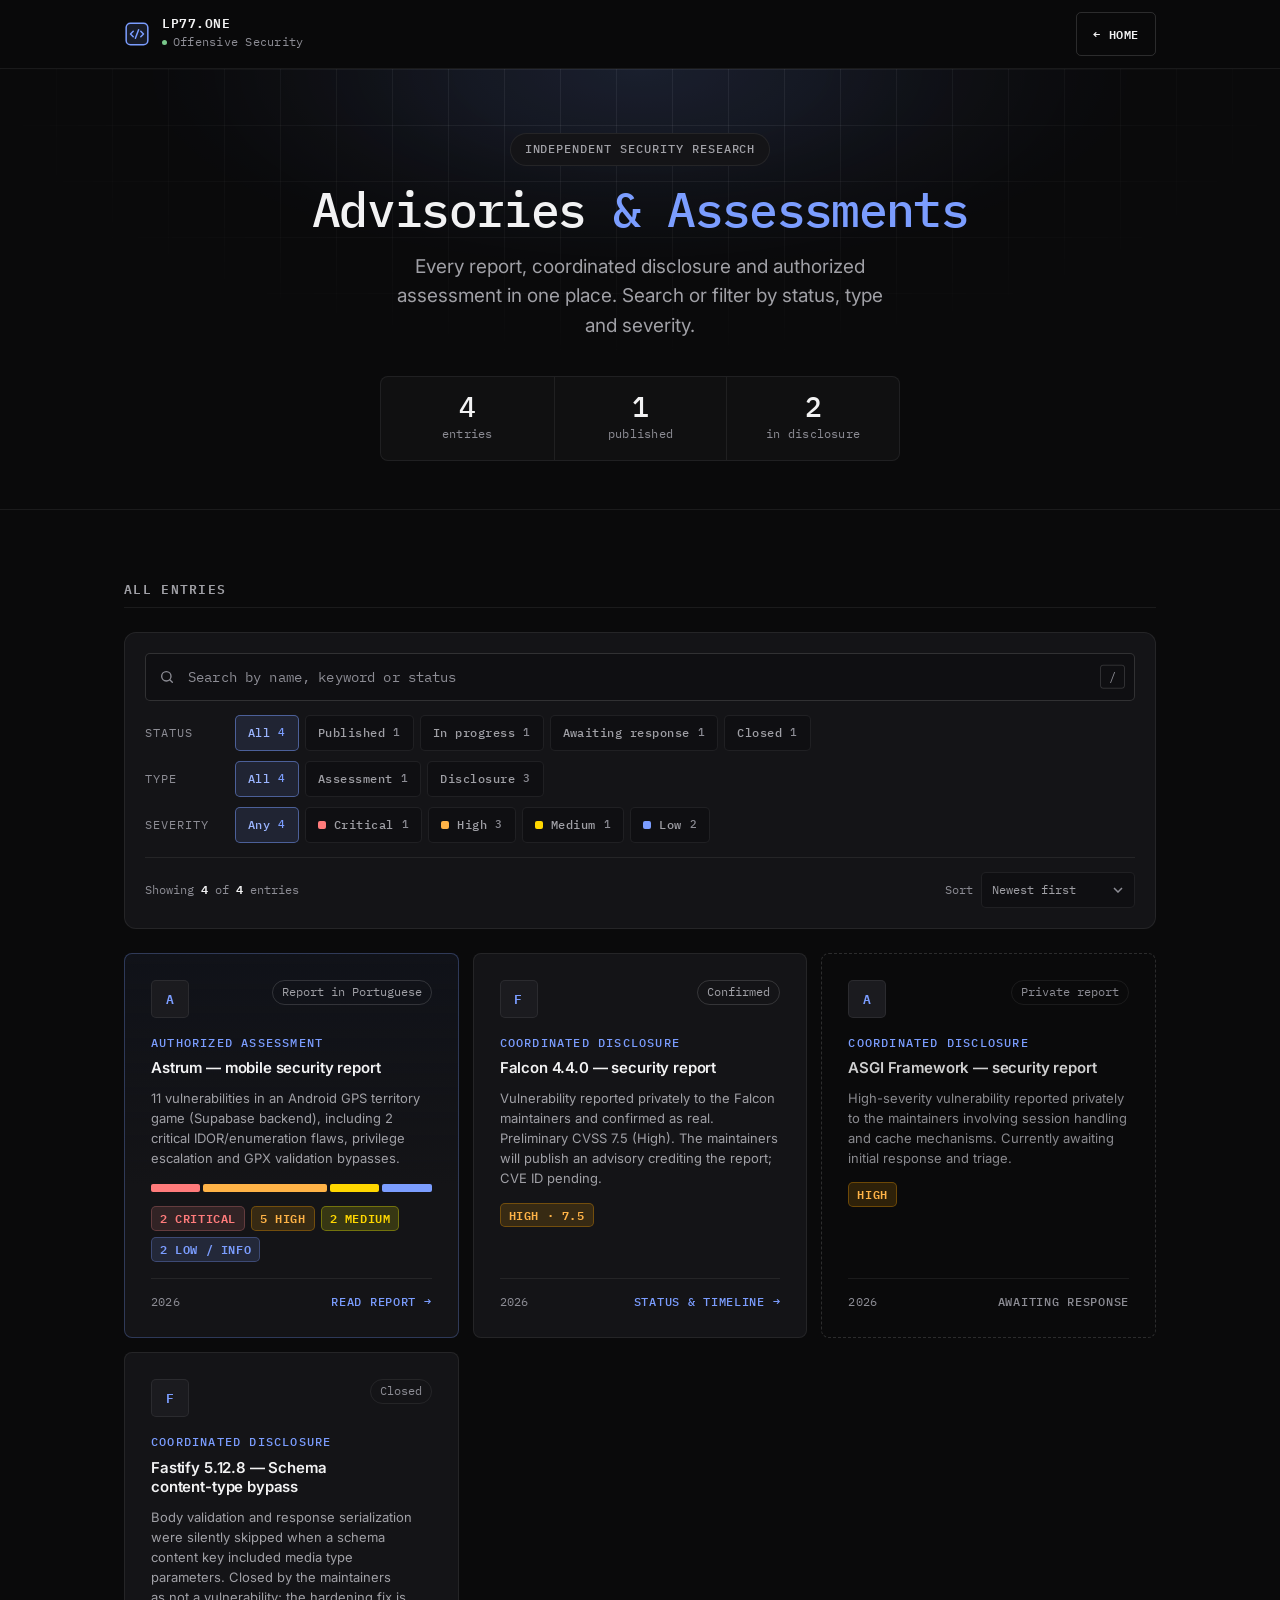
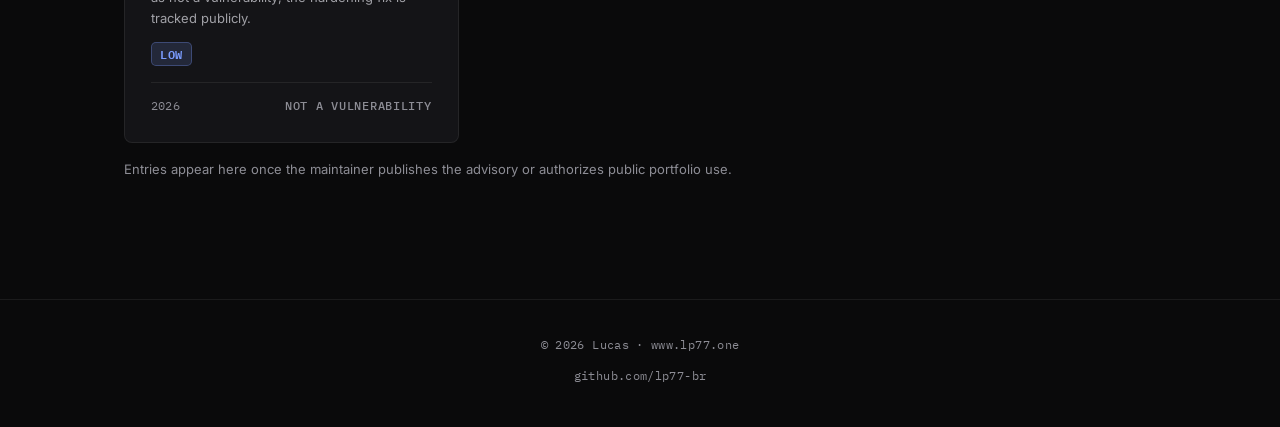
==== commit 7b72041c: "Update advisories.html" ====
--- a/advisories.html
+++ b/advisories.html
@@ -104,7 +104,7 @@
           </div>
         </a>
 
-        <article class="card card-static entry" data-status="in-progress" data-type="disclosure" data-sev="high" data-year="2026" data-keywords="falcon framework python cve pending confirmed cvss 7.5 advisory credit">
+        <a href="falcon.html" class="card entry" data-status="in-progress" data-type="disclosure" data-sev="high" data-year="2026" data-keywords="falcon framework python cve pending confirmed cvss 7.5 advisory credit">
           <div class="card-header">
             <div class="card-logo"><span class="card-logo-initials">F</span></div>
             <span class="card-tag">Confirmed</span>
@@ -117,9 +117,9 @@
           </div>
           <div class="card-footer">
             <span class="card-date">2026</span>
-            <span class="card-status">Awaiting CVE ID</span>
-          </div>
-        </article>
+            <span class="card-status card-status-link">Status &amp; timeline <span aria-hidden="true">&rarr;</span></span>
+          </div>
+        </a>
 
         <article class="card card-static card-ghost entry" data-status="awaiting" data-type="disclosure" data-sev="high" data-year="2026" data-keywords="asgi framework session cache triage private">
           <div class="card-header">
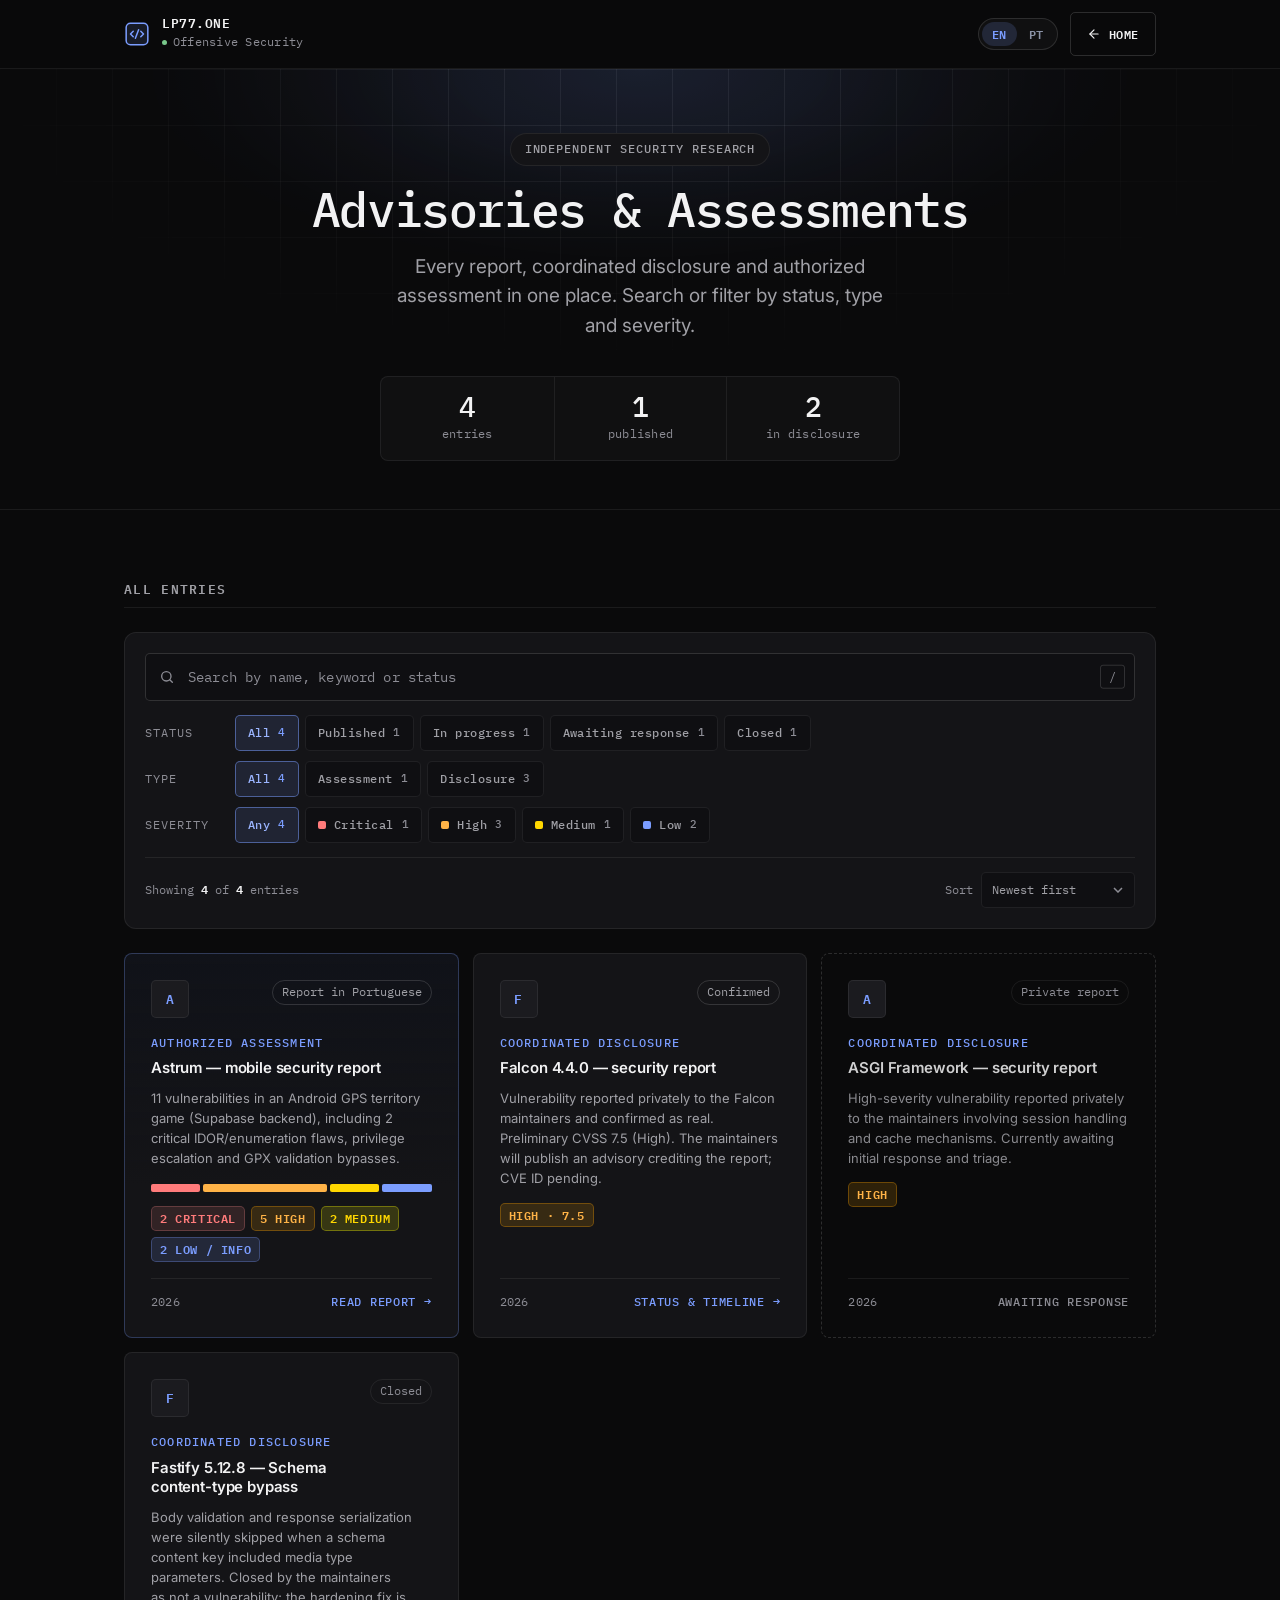
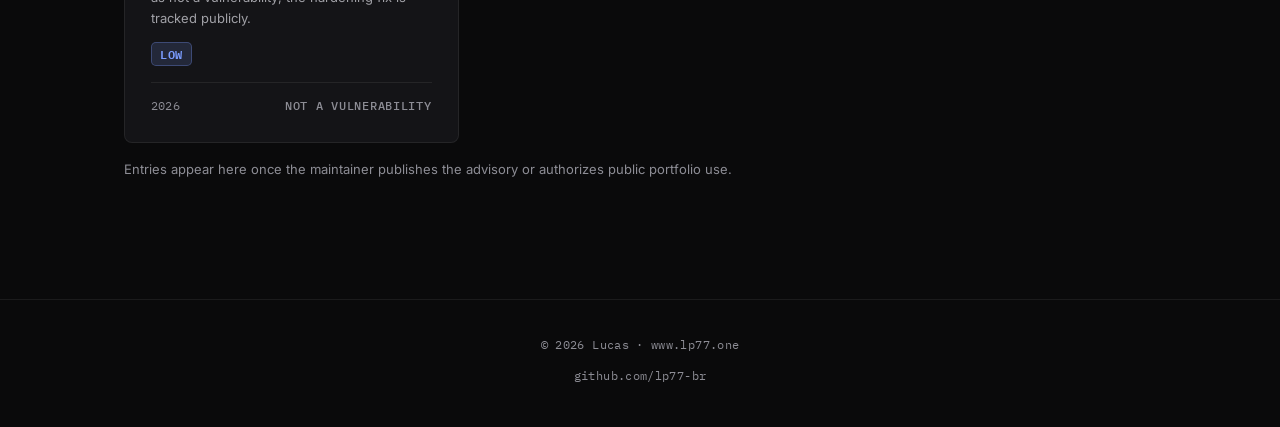
==== commit e1662106: "Update advisories.html" ====
--- a/advisories.html
+++ b/advisories.html
@@ -17,14 +17,79 @@
   <link rel="preconnect" href="https://fonts.gstatic.com" crossorigin>
   <link href="https://fonts.googleapis.com/css2?family=IBM+Plex+Mono:wght@400;500;600&family=Inter:wght@400;500;600;700&display=swap" rel="stylesheet">
   <link rel="stylesheet" href="style.css">
+  <style>
+    .header-nav {
+      display: flex;
+      align-items: center;
+      gap: 12px;
+    }
+
+    .header-nav .btn-ghost svg {
+      flex: 0 0 auto;
+      display: block;
+    }
+
+    .lang-switch {
+      display: inline-flex;
+      align-items: center;
+      gap: 2px;
+      padding: 3px;
+      border: 1px solid rgba(255, 255, 255, 0.12);
+      border-radius: 999px;
+      background: rgba(255, 255, 255, 0.03);
+      flex: 0 0 auto;
+    }
+
+    .lang-switch button {
+      -webkit-appearance: none;
+      appearance: none;
+      font-family: 'IBM Plex Mono', ui-monospace, monospace;
+      font-size: 12px;
+      font-weight: 600;
+      line-height: 1;
+      letter-spacing: 0.04em;
+      padding: 6px 10px;
+      min-width: 34px;
+      border: 0;
+      border-radius: 999px;
+      background: transparent;
+      color: #8b93a7;
+      cursor: pointer;
+      transition: background .18s ease, color .18s ease;
+    }
+
+    .lang-switch button:hover { color: #cfd6e6; }
+
+    .lang-switch button:focus-visible {
+      outline: 2px solid #7b9dff;
+      outline-offset: 2px;
+    }
+
+    .lang-switch button[aria-pressed="true"] {
+      background: rgba(123, 157, 255, 0.16);
+      color: #7b9dff;
+    }
+
+    @media (max-width: 640px) {
+      .header-nav { gap: 8px; }
+      .lang-switch button { padding: 6px 8px; min-width: 30px; font-size: 11px; }
+    }
+
+    @media (max-width: 420px) {
+      .header-nav .btn-ghost { padding: 8px; gap: 0; font-size: 0; }
+      .header-nav .btn-ghost svg { width: 16px; height: 16px; }
+    }
+
+    .to-top svg { display: block; }
+  </style>
 </head>
 <body id="top">
 
-  <a href="#main" class="skip-link">Skip to content</a>
+  <a href="#main" class="skip-link" data-en="Skip to content" data-pt="Pular para o conteúdo">Skip to content</a>
 
   <header class="site-header">
     <div class="header-inner">
-      <a href="/" class="site-logo" aria-label="lp77.one — home">
+      <a href="/" class="site-logo" aria-label="lp77.one — home" data-en-aria="lp77.one — home" data-pt-aria="lp77.one — início">
         <span class="logo-mark" aria-hidden="true">
           <svg viewBox="0 0 24 24" width="26" height="26" fill="none" xmlns="http://www.w3.org/2000/svg">
             <rect x="2" y="2" width="20" height="20" rx="4" fill="rgba(123,157,255,0.12)" stroke="#7b9dff" stroke-width="1.4"/>
@@ -33,51 +98,85 @@
         </span>
         <div class="brand-text">
           <span>lp77.one</span>
-          <span class="online-status"><span class="dot" aria-hidden="true"></span><span>Offensive Security</span></span>
+          <span class="online-status"><span class="dot" aria-hidden="true"></span><span data-en="Offensive Security" data-pt="Segurança Ofensiva">Offensive Security</span></span>
         </div>
       </a>
-      <nav class="header-nav" aria-label="Main navigation">
-        <a href="/" class="btn-ghost"><span aria-hidden="true">&larr;</span> Home</a>
+      <nav class="header-nav" aria-label="Main navigation" data-en-aria="Main navigation" data-pt-aria="Navegação principal">
+        <div class="lang-switch" role="group" aria-label="Language / Idioma">
+          <button type="button" data-lang="en" lang="en" aria-pressed="true">EN</button>
+          <button type="button" data-lang="pt" lang="pt-BR" aria-pressed="false">PT</button>
+        </div>
+
+        <a href="/" class="btn-ghost">
+          <svg viewBox="0 0 24 24" width="14" height="14" fill="none" stroke="currentColor" stroke-width="2" stroke-linecap="round" stroke-linejoin="round" aria-hidden="true" focusable="false">
+            <path d="M19 12H5"/>
+            <path d="M12 19l-7-7 7-7"/>
+          </svg>
+          <span data-en="Home" data-pt="Início">Home</span>
+        </a>
       </nav>
     </div>
   </header>
 
   <section class="hero hero-compact" aria-labelledby="hero-title">
     <div class="hero-inner">
-      <p class="hero-eyebrow">Independent security research</p>
-      <h1 class="hero-title" id="hero-title">Advisories <span>&amp; Assessments</span></h1>
-      <p class="hero-sub">Every report, coordinated disclosure and authorized assessment in one place. Search or filter by status, type and severity.</p>
-      <ul class="stat-row" aria-label="At a glance">
-        <li><strong data-stat="total">4</strong><span>entries</span></li>
-        <li><strong data-stat="published">1</strong><span>published</span></li>
-        <li><strong data-stat="open">2</strong><span>in disclosure</span></li>
+      <p class="hero-eyebrow" data-en="Independent security research" data-pt="Pesquisa de segurança independente">Independent security research</p>
+      <h1 class="hero-title" id="hero-title" data-en="Advisories &amp; Assessments" data-pt="Advisórios e Avaliações">Advisories <span>&amp; Assessments</span></h1>
+      <p class="hero-sub" data-en="Every report, coordinated disclosure and authorized assessment in one place. Search or filter by status, type and severity." data-pt="Todo reporte, divulgação coordenada e avaliação autorizada em um só lugar. Busque ou filtre por status, tipo e severidade.">Every report, coordinated disclosure and authorized assessment in one place. Search or filter by status, type and severity.</p>
+      <ul class="stat-row" aria-label="At a glance" data-en-aria="At a glance" data-pt-aria="Visão geral">
+        <li><strong data-stat="total">4</strong><span data-en="entries" data-pt="entradas">entries</span></li>
+        <li><strong data-stat="published">1</strong><span data-en="published" data-pt="publicados">published</span></li>
+        <li><strong data-stat="open">2</strong><span data-en="in disclosure" data-pt="em divulgação">in disclosure</span></li>
       </ul>
     </div>
   </section>
 
   <main class="page-body" id="main">
     <section class="section" aria-labelledby="entries-title">
-      <h2 class="section-title" id="entries-title">All entries</h2>
+      <h2 class="section-title" id="entries-title" data-en="All entries" data-pt="Todas as entradas">All entries</h2>
 
       <div class="toolbar" id="toolbar" hidden>
         <div class="search">
           <svg width="16" height="16" viewBox="0 0 24 24" fill="none" stroke="currentColor" stroke-width="2" stroke-linecap="round" aria-hidden="true"><circle cx="11" cy="11" r="7"/><path d="m20 20-3.5-3.5"/></svg>
-          <input type="search" id="q" placeholder="Search by name, keyword or status" aria-label="Search advisories" autocomplete="off" spellcheck="false" enterkeyhint="search">
+          <input type="search" id="q" placeholder="Search by name, keyword or status" aria-label="Search advisories" data-en-aria="Search advisories" data-pt-aria="Buscar avisórios" data-en-placeholder="Search by name, keyword or status" data-pt-placeholder="Buscar por nome, palavra-chave ou status" autocomplete="off" spellcheck="false" enterkeyhint="search">
           <span class="kbd" id="kbd" aria-hidden="true">/</span>
-          <button type="button" class="search-clear" id="clear" aria-label="Clear search" hidden>&times;</button>
+          <button type="button" class="search-clear" id="clear" aria-label="Clear search" data-en-aria="Clear search" data-pt-aria="Limpar busca" hidden>&times;</button>
         </div>
-        <div class="filters"><div class="filter-group" role="group" aria-label="Status"><span class="filter-label">Status</span><button type="button" class="fchip" data-group="status" data-value="all" aria-pressed="true">All <span class="n"></span></button><button type="button" class="fchip" data-group="status" data-value="published" aria-pressed="false">Published <span class="n"></span></button><button type="button" class="fchip" data-group="status" data-value="in-progress" aria-pressed="false">In progress <span class="n"></span></button><button type="button" class="fchip" data-group="status" data-value="awaiting" aria-pressed="false">Awaiting response <span class="n"></span></button><button type="button" class="fchip" data-group="status" data-value="closed" aria-pressed="false">Closed <span class="n"></span></button></div><div class="filter-group" role="group" aria-label="Type"><span class="filter-label">Type</span><button type="button" class="fchip" data-group="type" data-value="all" aria-pressed="true">All <span class="n"></span></button><button type="button" class="fchip" data-group="type" data-value="assessment" aria-pressed="false">Assessment <span class="n"></span></button><button type="button" class="fchip" data-group="type" data-value="disclosure" aria-pressed="false">Disclosure <span class="n"></span></button></div><div class="filter-group" role="group" aria-label="Severity"><span class="filter-label">Severity</span><button type="button" class="fchip" data-group="sev" data-value="all" aria-pressed="true">Any <span class="n"></span></button><button type="button" class="fchip" data-group="sev" data-value="critical" aria-pressed="false"><i class="s-crit"></i>Critical <span class="n"></span></button><button type="button" class="fchip" data-group="sev" data-value="high" aria-pressed="false"><i class="s-high"></i>High <span class="n"></span></button><button type="button" class="fchip" data-group="sev" data-value="medium" aria-pressed="false"><i class="s-med"></i>Medium <span class="n"></span></button><button type="button" class="fchip" data-group="sev" data-value="low" aria-pressed="false"><i class="s-low"></i>Low <span class="n"></span></button></div></div>
+        <div class="filters">
+          <div class="filter-group" role="group" aria-label="Status" data-en-aria="Status" data-pt-aria="Status">
+            <span class="filter-label" data-en="Status" data-pt="Status">Status</span>
+            <button type="button" class="fchip" data-group="status" data-value="all" aria-pressed="true"><span data-en="All" data-pt="Todos">All</span> <span class="n"></span></button>
+            <button type="button" class="fchip" data-group="status" data-value="published" aria-pressed="false"><span data-en="Published" data-pt="Publicado">Published</span> <span class="n"></span></button>
+            <button type="button" class="fchip" data-group="status" data-value="in-progress" aria-pressed="false"><span data-en="In progress" data-pt="Em andamento">In progress</span> <span class="n"></span></button>
+            <button type="button" class="fchip" data-group="status" data-value="awaiting" aria-pressed="false"><span data-en="Awaiting response" data-pt="Aguardando resposta">Awaiting response</span> <span class="n"></span></button>
+            <button type="button" class="fchip" data-group="status" data-value="closed" aria-pressed="false"><span data-en="Closed" data-pt="Fechado">Closed</span> <span class="n"></span></button>
+          </div>
+          <div class="filter-group" role="group" aria-label="Type" data-en-aria="Type" data-pt-aria="Tipo">
+            <span class="filter-label" data-en="Type" data-pt="Tipo">Type</span>
+            <button type="button" class="fchip" data-group="type" data-value="all" aria-pressed="true"><span data-en="All" data-pt="Todos">All</span> <span class="n"></span></button>
+            <button type="button" class="fchip" data-group="type" data-value="assessment" aria-pressed="false"><span data-en="Assessment" data-pt="Avaliação">Assessment</span> <span class="n"></span></button>
+            <button type="button" class="fchip" data-group="type" data-value="disclosure" aria-pressed="false"><span data-en="Disclosure" data-pt="Divulgação">Disclosure</span> <span class="n"></span></button>
+          </div>
+          <div class="filter-group" role="group" aria-label="Severity" data-en-aria="Severity" data-pt-aria="Severidade">
+            <span class="filter-label" data-en="Severity" data-pt="Severidade">Severity</span>
+            <button type="button" class="fchip" data-group="sev" data-value="all" aria-pressed="true"><span data-en="Any" data-pt="Qualquer">Any</span> <span class="n"></span></button>
+            <button type="button" class="fchip" data-group="sev" data-value="critical" aria-pressed="false"><i class="s-crit"></i><span data-en="Critical" data-pt="Crítica">Critical</span> <span class="n"></span></button>
+            <button type="button" class="fchip" data-group="sev" data-value="high" aria-pressed="false"><i class="s-high"></i><span data-en="High" data-pt="Alta">High</span> <span class="n"></span></button>
+            <button type="button" class="fchip" data-group="sev" data-value="medium" aria-pressed="false"><i class="s-med"></i><span data-en="Medium" data-pt="Média">Medium</span> <span class="n"></span></button>
+            <button type="button" class="fchip" data-group="sev" data-value="low" aria-pressed="false"><i class="s-low"></i><span data-en="Low" data-pt="Baixa">Low</span> <span class="n"></span></button>
+          </div>
+        </div>
         <div class="toolbar-row">
           <p class="result-count" id="count" aria-live="polite"></p>
           <div class="toolbar-tools">
-            <label class="sort">Sort
+            <label class="sort"><span data-en="Sort" data-pt="Ordenar">Sort</span>
               <select id="sort">
-                <option value="newest">Newest first</option>
-                <option value="severity">Highest severity</option>
-                <option value="az">Name A&ndash;Z</option>
+                <option value="newest" data-en="Newest first" data-pt="Mais recentes primeiro">Newest first</option>
+                <option value="severity" data-en="Highest severity" data-pt="Maior severidade">Highest severity</option>
+                <option value="az" data-en="Name A&ndash;Z" data-pt="Nome A&ndash;Z">Name A&ndash;Z</option>
               </select>
             </label>
-            <button type="button" class="btn-action" id="reset" hidden>Reset</button>
+            <button type="button" class="btn-action" id="reset" data-en="Reset" data-pt="Limpar" hidden>Reset</button>
           </div>
         </div>
       </div>
@@ -87,84 +186,83 @@
         <a href="astrum.html" class="card card-live entry" data-status="published" data-type="assessment" data-sev="critical high medium low" data-year="2026" data-keywords="astrum android gps supabase idor privilege escalation gpx mobile portuguese">
           <div class="card-header">
             <div class="card-logo"><span class="card-logo-initials">A</span></div>
-            <span class="card-tag">Report in Portuguese</span>
+            <span class="card-tag" data-en="Report in Portuguese" data-pt="Relatório em português">Report in Portuguese</span>
           </div>
           <div class="card-body">
-            <p class="card-subtitle">Authorized assessment</p>
-            <h3 class="card-title">Astrum — mobile security report</h3>
-            <p class="card-desc">11 vulnerabilities in an Android GPS territory game (Supabase backend), including 2 critical IDOR/enumeration flaws, privilege escalation and GPX validation bypasses.</p>
-            <div class="sev-bar" role="img" aria-label="2 critical, 5 high, 2 medium, 2 low or informational"><span class="s-crit"></span><span class="s-high"></span><span class="s-med"></span><span class="s-low"></span></div>
+            <p class="card-subtitle" data-en="Authorized assessment" data-pt="Avaliação autorizada">Authorized assessment</p>
+            <h3 class="card-title" data-en="Astrum — mobile security report" data-pt="Astrum — relatório de segurança mobile">Astrum — mobile security report</h3>
+            <p class="card-desc" data-en="11 vulnerabilities in an Android GPS territory game (Supabase backend), including 2 critical IDOR/enumeration flaws, privilege escalation and GPX validation bypasses." data-pt="11 vulnerabilidades em um jogo Android de território via GPS (backend Supabase), incluindo 2 falhas críticas de IDOR/enumeração, escalonamento de privilégios e bypass de validação de GPX.">11 vulnerabilities in an Android GPS territory game (Supabase backend), including 2 critical IDOR/enumeration flaws, privilege escalation and GPX validation bypasses.</p>
+            <div class="sev-bar" role="img" aria-label="2 critical, 5 high, 2 medium, 2 low or informational" data-en-aria="2 critical, 5 high, 2 medium, 2 low or informational" data-pt-aria="2 críticas, 5 altas, 2 médias, 2 baixas ou informativas"><span class="s-crit"></span><span class="s-high"></span><span class="s-med"></span><span class="s-low"></span></div>
             <div class="card-badges">
-              <span class="badge badge-critical">2 Critical</span><span class="badge badge-high">5 High</span><span class="badge badge-medium">2 Medium</span><span class="badge badge-low">2 Low / info</span>
+              <span class="badge badge-critical" data-en="2 Critical" data-pt="2 Críticas">2 Critical</span><span class="badge badge-high" data-en="5 High" data-pt="5 Altas">5 High</span><span class="badge badge-medium" data-en="2 Medium" data-pt="2 Médias">2 Medium</span><span class="badge badge-low" data-en="2 Low / info" data-pt="2 Baixas / info">2 Low / info</span>
             </div>
           </div>
           <div class="card-footer">
             <span class="card-date">2026</span>
-            <span class="card-status card-status-link">Read report <span aria-hidden="true">&rarr;</span></span>
+            <span class="card-status card-status-link"><span data-en="Read report" data-pt="Ler relatório">Read report</span> <span aria-hidden="true">&rarr;</span></span>
           </div>
         </a>
 
         <a href="falcon.html" class="card entry" data-status="in-progress" data-type="disclosure" data-sev="high" data-year="2026" data-keywords="falcon framework python cve pending confirmed cvss 7.5 advisory credit">
           <div class="card-header">
             <div class="card-logo"><span class="card-logo-initials">F</span></div>
-            <span class="card-tag">Confirmed</span>
+            <span class="card-tag" data-en="Confirmed" data-pt="Confirmado">Confirmed</span>
           </div>
           <div class="card-body">
-            <p class="card-subtitle">Coordinated disclosure</p>
-            <h3 class="card-title">Falcon 4.4.0 — security report</h3>
-            <p class="card-desc">Vulnerability reported privately to the Falcon maintainers and confirmed as real. Preliminary CVSS 7.5 (High). The maintainers will publish an advisory crediting the report; CVE ID pending.</p>
-            <div class="card-badges"><span class="badge badge-high">High &middot; 7.5</span></div>
+            <p class="card-subtitle" data-en="Coordinated disclosure" data-pt="Divulgação coordenada">Coordinated disclosure</p>
+            <h3 class="card-title" data-en="Falcon 4.4.0 — security report" data-pt="Falcon 4.4.0 — relatório de segurança">Falcon 4.4.0 — security report</h3>
+            <p class="card-desc" data-en="Vulnerability reported privately to the Falcon maintainers and confirmed as real. Preliminary CVSS 7.5 (High). The maintainers will publish an advisory crediting the report; CVE ID pending." data-pt="Vulnerabilidade reportada de forma privada aos mantenedores do Falcon e confirmada como real. CVSS preliminar 7.5 (Alta). Os mantenedores publicarão um avisório creditando o reporte; ID de CVE pendente.">Vulnerability reported privately to the Falcon maintainers and confirmed as real. Preliminary CVSS 7.5 (High). The maintainers will publish an advisory crediting the report; CVE ID pending.</p>
+            <div class="card-badges"><span class="badge badge-high" data-en="High &middot; 7.5" data-pt="Alta &middot; 7.5">High &middot; 7.5</span></div>
           </div>
           <div class="card-footer">
             <span class="card-date">2026</span>
-            <span class="card-status card-status-link">Status &amp; timeline <span aria-hidden="true">&rarr;</span></span>
+            <span class="card-status card-status-link"><span data-en="Status &amp; timeline" data-pt="Status e cronologia">Status &amp; timeline</span> <span aria-hidden="true">&rarr;</span></span>
           </div>
         </a>
 
         <article class="card card-static card-ghost entry" data-status="awaiting" data-type="disclosure" data-sev="high" data-year="2026" data-keywords="asgi framework session cache triage private">
           <div class="card-header">
             <div class="card-logo"><span class="card-logo-initials">A</span></div>
-            <span class="card-tag card-tag-muted">Private report</span>
+            <span class="card-tag card-tag-muted" data-en="Private report" data-pt="Relatório privado">Private report</span>
           </div>
           <div class="card-body">
-            <p class="card-subtitle">Coordinated disclosure</p>
-            <h3 class="card-title">ASGI Framework — security report</h3>
-            <p class="card-desc">High-severity vulnerability reported privately to the maintainers involving session handling and cache mechanisms. Currently awaiting initial response and triage.</p>
-            <div class="card-badges"><span class="badge badge-high">High</span></div>
+            <p class="card-subtitle" data-en="Coordinated disclosure" data-pt="Divulgação coordenada">Coordinated disclosure</p>
+            <h3 class="card-title" data-en="ASGI Framework — security report" data-pt="ASGI Framework — relatório de segurança">ASGI Framework — security report</h3>
+            <p class="card-desc" data-en="High-severity vulnerability reported privately to the maintainers involving session handling and cache mechanisms. Currently awaiting initial response and triage." data-pt="Vulnerabilidade de alta severidade reportada de forma privada aos mantenedores, envolvendo manuseio de sessão e mecanismos de cache. Atualmente aguardando resposta inicial e triagem.">High-severity vulnerability reported privately to the maintainers involving session handling and cache mechanisms. Currently awaiting initial response and triage.</p>
+            <div class="card-badges"><span class="badge badge-high" data-en="High" data-pt="Alta">High</span></div>
           </div>
           <div class="card-footer">
             <span class="card-date">2026</span>
-            <span class="card-status">Awaiting response</span>
+            <span class="card-status" data-en="Awaiting response" data-pt="Aguardando resposta">Awaiting response</span>
           </div>
         </article>
-
 
         <article class="card card-static card-closed entry" data-status="closed" data-type="disclosure" data-sev="low" data-year="2026" data-keywords="fastify npm nodejs javascript content-type media type validation serialization schema bypass ghsa not a vulnerability hardening">
           <div class="card-header">
             <div class="card-logo"><span class="card-logo-initials">F</span></div>
-            <span class="card-tag card-tag-muted">Closed</span>
+            <span class="card-tag card-tag-muted" data-en="Closed" data-pt="Fechado">Closed</span>
           </div>
           <div class="card-body">
-            <p class="card-subtitle">Coordinated disclosure</p>
-            <h3 class="card-title">Fastify 5.12.8 — Schema content-type bypass</h3>
-            <p class="card-desc">Body validation and response serialization were silently skipped when a schema content key included media type parameters. Closed by the maintainers as not a vulnerability; the hardening fix is tracked publicly.</p>
-            <div class="card-badges"><span class="badge badge-low">Low</span></div>
+            <p class="card-subtitle" data-en="Coordinated disclosure" data-pt="Divulgação coordenada">Coordinated disclosure</p>
+            <h3 class="card-title" data-en="Fastify 5.12.8 — Schema content-type bypass" data-pt="Fastify 5.12.8 — bypass de content-type no schema">Fastify 5.12.8 — Schema content-type bypass</h3>
+            <p class="card-desc" data-en="Body validation and response serialization were silently skipped when a schema content key included media type parameters. Closed by the maintainers as not a vulnerability; the hardening fix is tracked publicly." data-pt="A validação de corpo e a serialização de resposta eram silenciosamente ignoradas quando uma chave de conteúdo do schema incluía parâmetros de media type. Fechado pelos mantenedores como não sendo uma vulnerabilidade; a correção de hardening está rastreada publicamente.">Body validation and response serialization were silently skipped when a schema content key included media type parameters. Closed by the maintainers as not a vulnerability; the hardening fix is tracked publicly.</p>
+            <div class="card-badges"><span class="badge badge-low" data-en="Low" data-pt="Baixa">Low</span></div>
           </div>
           <div class="card-footer">
             <span class="card-date">2026</span>
-            <span class="card-status">Not a vulnerability</span>
+            <span class="card-status" data-en="Not a vulnerability" data-pt="Não é uma vulnerabilidade">Not a vulnerability</span>
           </div>
         </article>
 
       </div>
 
       <div class="empty" id="empty" hidden>
-        <strong>No entries match your search</strong>
-        Try a different keyword or clear the filters.
-        <div><button type="button" class="btn-action" id="reset2">Reset filters</button></div>
+        <strong data-en="No entries match your search" data-pt="Nenhuma entrada corresponde à busca">No entries match your search</strong>
+        <span data-en="Try a different keyword or clear the filters." data-pt="Tente outra palavra-chave ou limpe os filtros.">Try a different keyword or clear the filters.</span>
+        <div><button type="button" class="btn-action" id="reset2" data-en="Reset filters" data-pt="Limpar filtros">Reset filters</button></div>
       </div>
 
-      <p class="fine">Entries appear here once the maintainer publishes the advisory or authorizes public portfolio use.</p>
+      <p class="fine" data-en="Entries appear here once the maintainer publishes the advisory or authorizes public portfolio use." data-pt="As entradas aparecem aqui quando o mantenedor publica o avisório ou autoriza o uso público no portfólio.">Entries appear here once the maintainer publishes the advisory or authorizes public portfolio use.</p>
     </section>
   </main>
 
@@ -175,7 +273,12 @@
     </div>
   </footer>
 
-  <a href="#top" class="to-top" id="to-top" aria-label="Back to top"><span aria-hidden="true">&uarr;</span></a>
+  <a href="#top" class="to-top" id="to-top" aria-label="Back to top" data-en-aria="Back to top" data-pt-aria="Voltar ao topo">
+    <svg viewBox="0 0 24 24" width="18" height="18" fill="none" stroke="currentColor" stroke-width="2" stroke-linecap="round" stroke-linejoin="round" aria-hidden="true" focusable="false">
+      <path d="M12 19V5"/>
+      <path d="M5 12l7-7 7 7"/>
+    </svg>
+  </a>
 
   <script>
   (function () {
@@ -200,6 +303,19 @@
     var DEF = { q: '', status: 'all', type: 'all', sev: 'all', sort: 'newest' };
     var state = Object.assign({}, DEF), applied = 'newest';
     var GROUPS = ['status', 'type', 'sev'];
+    var LANG = 'en';
+
+    var I18N = {
+      en: { showing: function (n, t) { return 'Showing <b>' + n + '</b> of <b>' + t + '</b> entries'; } },
+      pt: { showing: function (n, t) { return 'Mostrando <b>' + n + '</b> de <b>' + t + '</b> entradas'; } }
+    };
+
+    function refreshItems() {
+      items.forEach(function (it) {
+        it.title = it.el.querySelector('.card-title').textContent.toLowerCase();
+        it.hay = (it.el.textContent + ' ' + (it.el.dataset.keywords || '')).toLowerCase().replace(/\s+/g, ' ');
+      });
+    }
 
     function has(it, g, v) { return v === 'all' || (g === 'sev' ? it.sev.indexOf(v) > -1 : it[g] === v); }
     function match(it, skip, tokens) {
@@ -223,7 +339,7 @@
         c.classList.toggle('is-zero', n === 0);
         c.setAttribute('aria-pressed', String(state[g] === v));
       });
-      $('count').innerHTML = 'Showing <b>' + shown + '</b> of <b>' + items.length + '</b> entries';
+      $('count').innerHTML = I18N[LANG].showing(shown, items.length);
       $('empty').hidden = shown !== 0;
       var dirty = state.q !== '' || GROUPS.some(function (g) { return state[g] !== 'all'; });
       $('reset').hidden = !dirty;
@@ -234,6 +350,32 @@
       var qs = p.toString();
       try { history.replaceState(null, '', location.pathname + (qs ? '?' + qs : '') + location.hash); } catch (e) {}
     }
+
+    function applyLang(lang) {
+      LANG = lang;
+      var isPt = lang === 'pt';
+      document.documentElement.setAttribute('lang', isPt ? 'pt-BR' : 'en');
+
+      document.querySelectorAll('[data-en]').forEach(function (el) {
+        var val = el.dataset[isPt ? 'pt' : 'en'];
+        if (val != null) el.innerHTML = val;
+      });
+      document.querySelectorAll('[data-en-aria]').forEach(function (el) {
+        var label = isPt ? el.getAttribute('data-pt-aria') : el.getAttribute('data-en-aria');
+        if (label) el.setAttribute('aria-label', label);
+      });
+      document.querySelectorAll('[data-en-placeholder]').forEach(function (el) {
+        var ph = isPt ? el.getAttribute('data-pt-placeholder') : el.getAttribute('data-en-placeholder');
+        if (ph) el.setAttribute('placeholder', ph);
+      });
+      document.querySelectorAll('.lang-switch [data-lang]').forEach(function (b) {
+        b.setAttribute('aria-pressed', String(b.dataset.lang === lang));
+      });
+
+      refreshItems();
+      render();
+    }
+
     function reset() { GROUPS.forEach(function (g) { state[g] = 'all'; }); state.q = ''; input.value = ''; render(); }
 
     chips.forEach(function (c) {
@@ -264,6 +406,18 @@
     var stats = { total: items.length, published: items.filter(function (i) { return i.status === 'published'; }).length };
     stats.open = items.filter(function (i) { return i.status === 'in-progress' || i.status === 'awaiting'; }).length;
     Object.keys(stats).forEach(function (k) { var el = document.querySelector('[data-stat="' + k + '"]'); if (el) el.textContent = stats[k]; });
+
+    var langBtns = document.querySelectorAll('.lang-switch [data-lang]');
+    var saved = null;
+    try { saved = localStorage.getItem('lang'); } catch (e) {}
+    applyLang(saved === 'pt' ? 'pt' : 'en');
+
+    langBtns.forEach(function (b) {
+      b.addEventListener('click', function () {
+        try { localStorage.setItem('lang', b.dataset.lang); } catch (e) {}
+        applyLang(b.dataset.lang);
+      });
+    });
   })();
   </script>
 </body>
